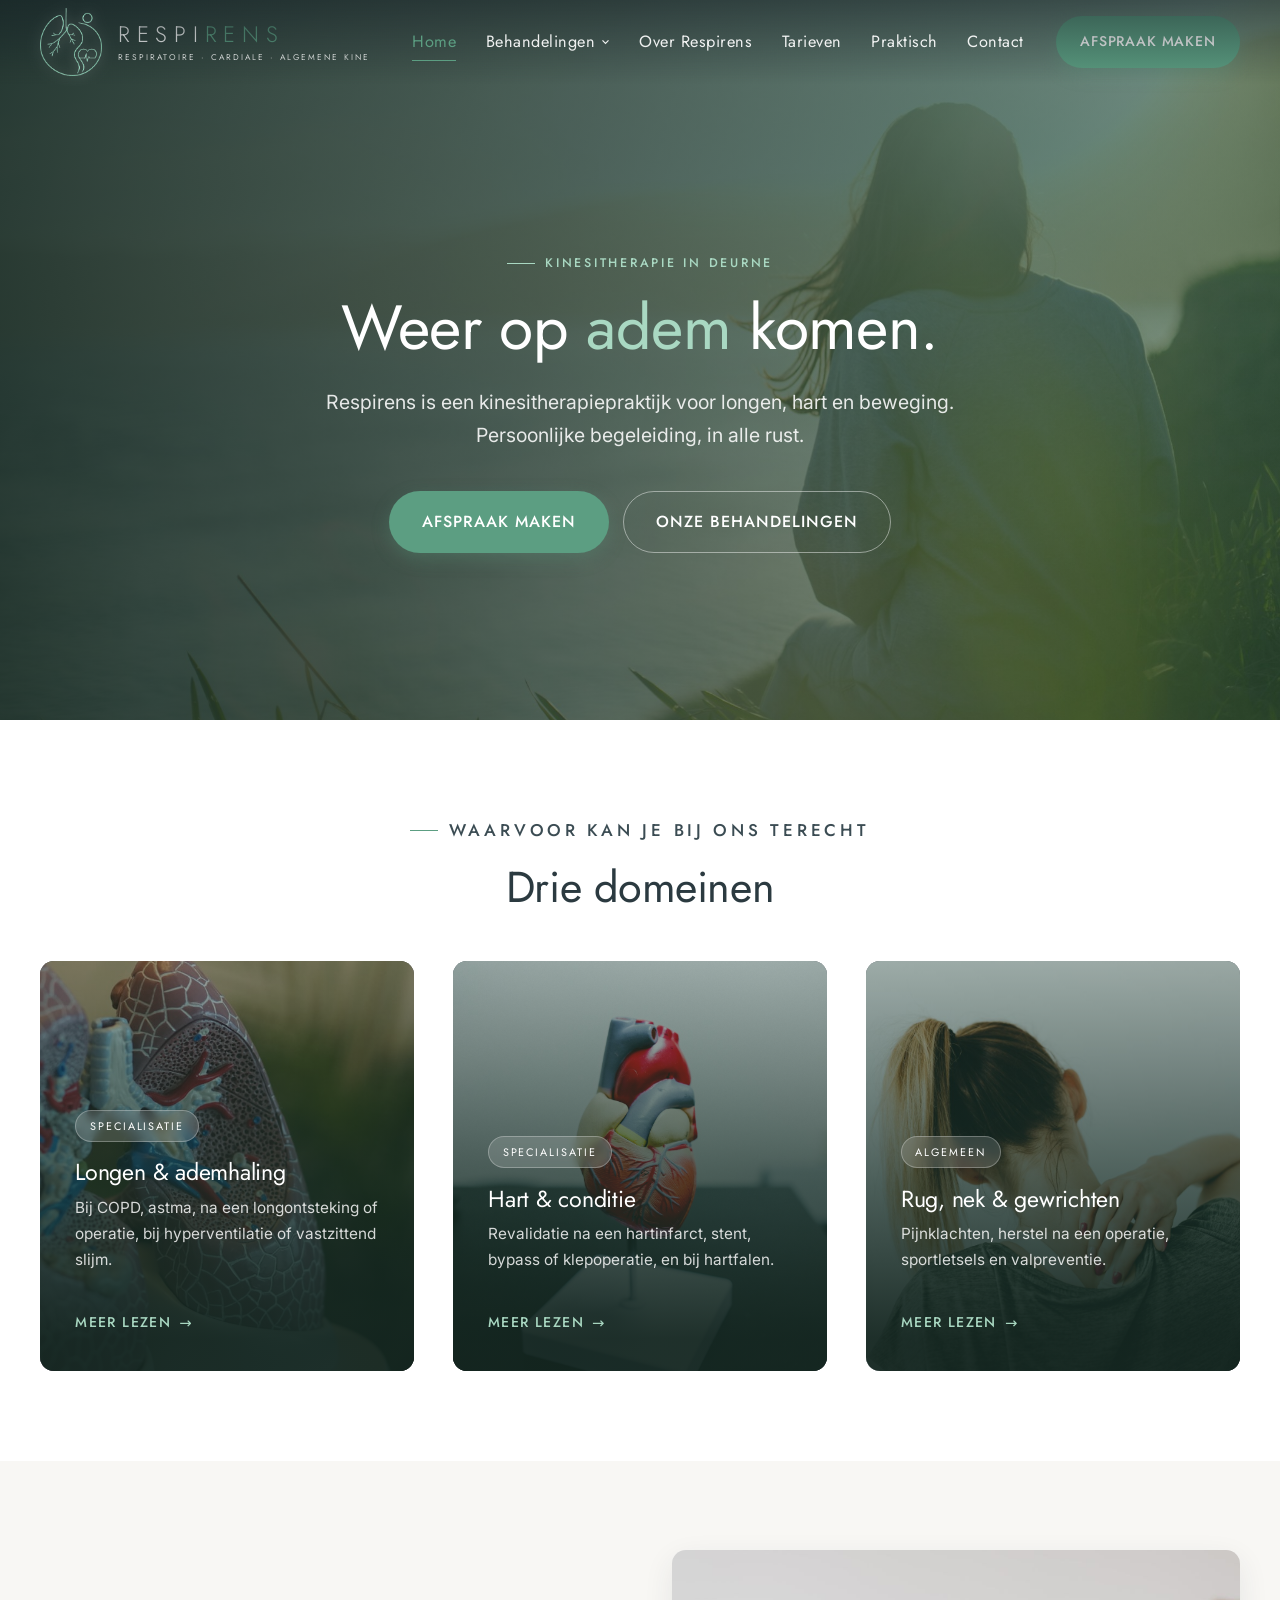
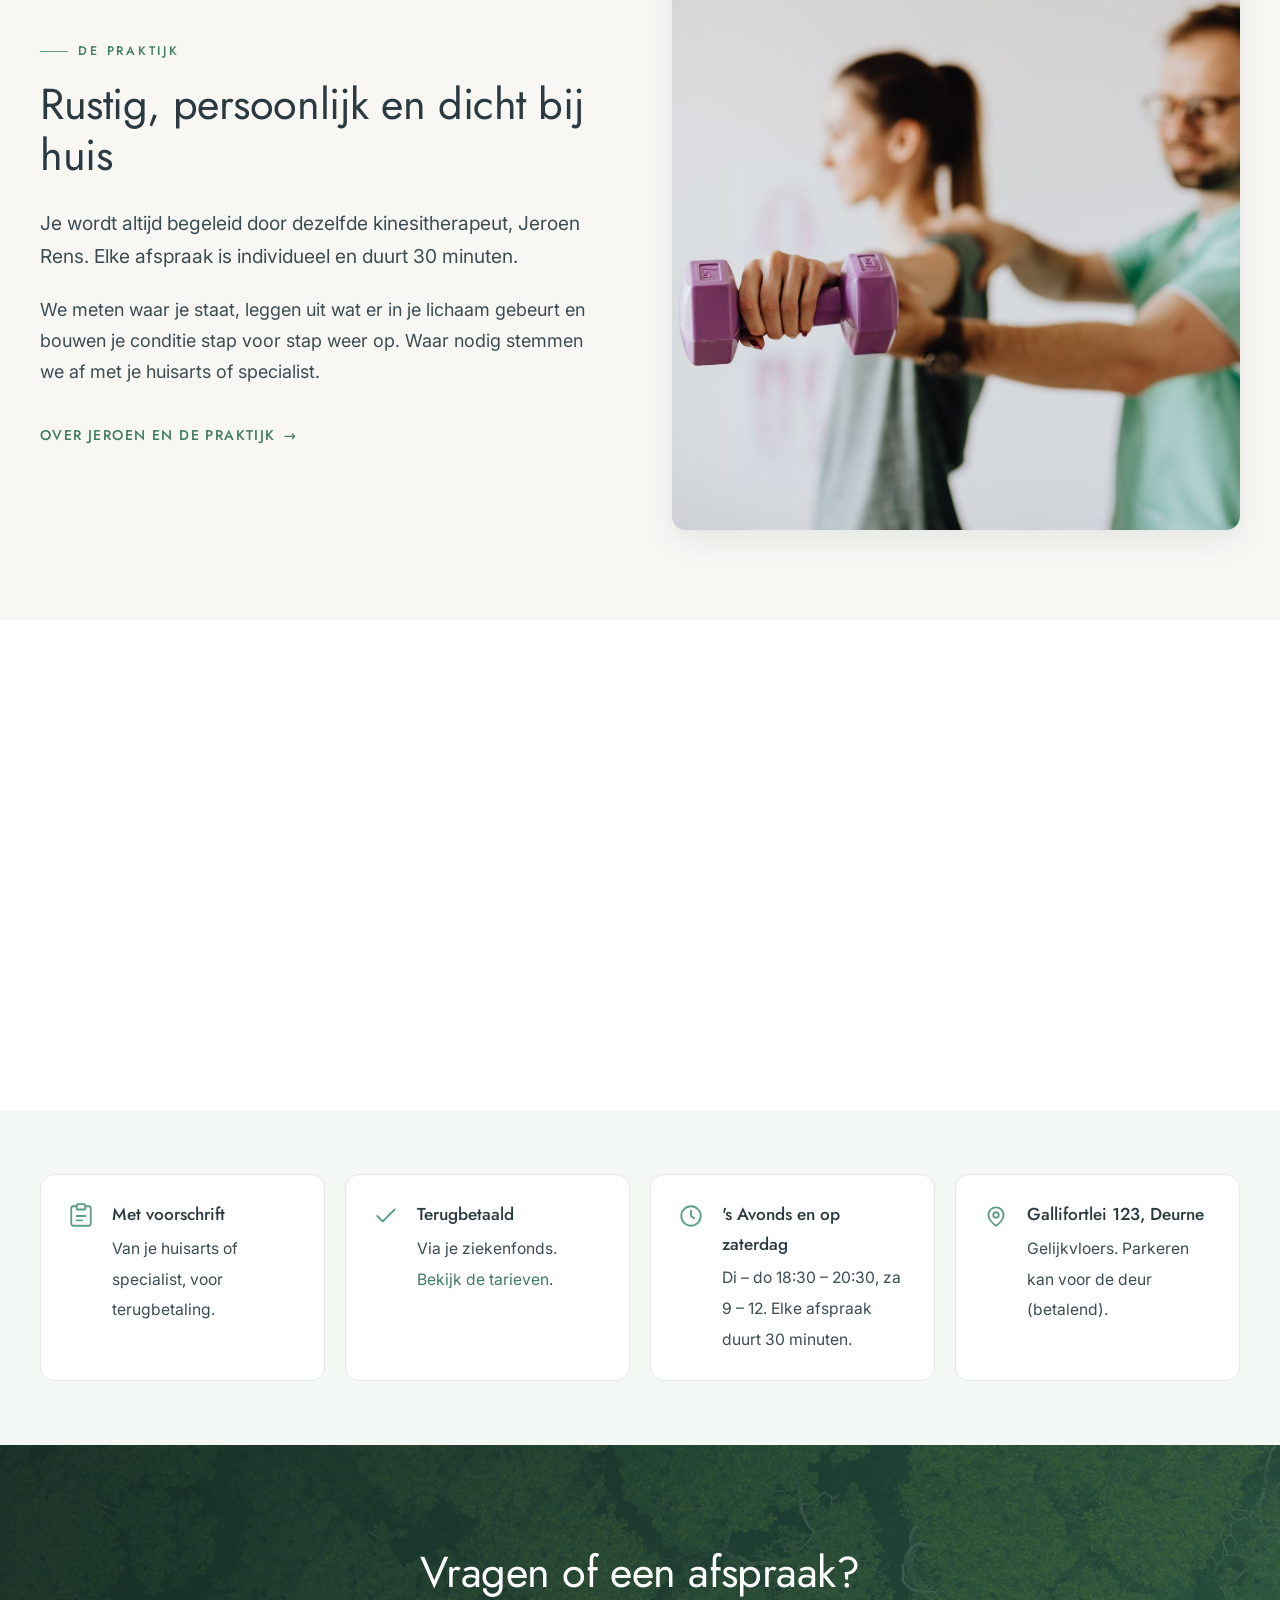
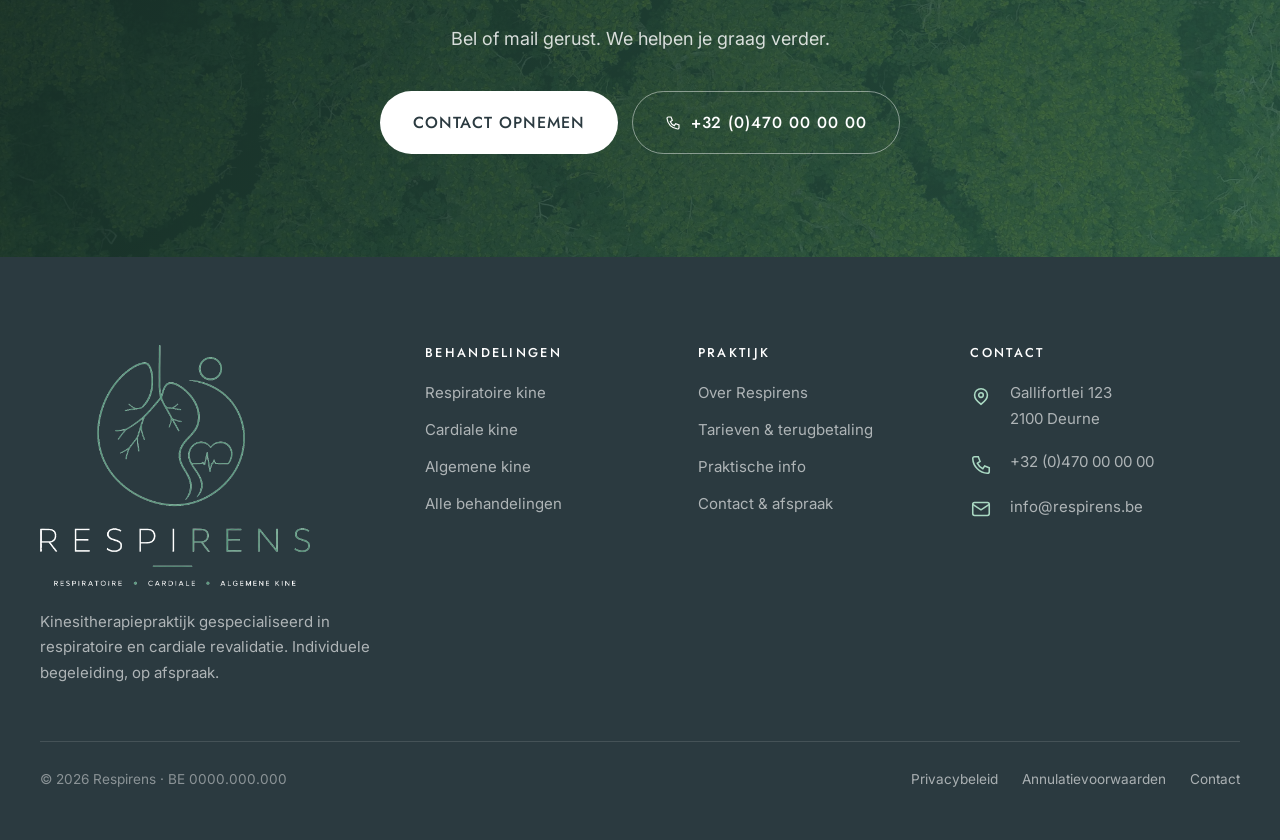
==== index.html @ 56a47612 "Eerste versie van de Respirens-praktijkwebsite Volledige statische site: home, behandelpagina's (res" ====
<!DOCTYPE html>
<html lang="nl-BE">
<head>
<meta charset="utf-8">
<meta name="viewport" content="width=device-width, initial-scale=1">
<title>Respirens — Kinesitherapie in respiratoire &amp; cardiale revalidatie</title>
<meta name="description" content="Respirens is een kinesitherapiepraktijk gespecialiseerd in respiratoire en cardiale kinesitherapie, aangevuld met algemene kinesitherapie. Persoonlijke begeleiding op maat, op afspraak.">
<meta name="theme-color" content="#5C9E82">
<link rel="canonical" href="https://www.respirens.be/">
<link rel="icon" href="favicon.svg" type="image/svg+xml">
<link rel="manifest" href="manifest.webmanifest">
<link rel="apple-touch-icon" href="assets/img/apple-touch-icon.png">

<!-- Open Graph / sociale media -->
<meta property="og:type" content="website">
<meta property="og:locale" content="nl_BE">
<meta property="og:site_name" content="Respirens">
<meta property="og:title" content="Respirens — Kinesitherapie in respiratoire &amp; cardiale revalidatie">
<meta property="og:description" content="Gespecialiseerde kinesitherapie voor longen en hart. Persoonlijke begeleiding op maat.">
<meta property="og:url" content="https://www.respirens.be/">
<meta property="og:image" content="https://www.respirens.be/assets/img/foto/og-image.jpg">
<meta name="twitter:card" content="summary_large_image">

<link rel="preconnect" href="https://fonts.googleapis.com">
<link rel="preconnect" href="https://fonts.gstatic.com" crossorigin>
<link href="https://fonts.googleapis.com/css2?family=Jost:wght@300;400;500&family=Inter:wght@400;500;600&display=swap" rel="stylesheet">
<link rel="stylesheet" href="assets/css/style.css">
</head>

<body>
<a class="skip-link" href="#main">Meteen naar de inhoud</a>

<!-- ============ HEADER ============ -->
<header class="site-header">
  <div class="header-inner">
    <a class="brand" href="index.html" aria-label="Respirens — naar de startpagina">
      <img class="brand__mark" src="assets/img/logo-mark.png" alt="">
      <span class="brand__text">
        <span class="brand__word">Respi<em>rens</em></span>
        <span class="brand__sub">Respiratoire &middot; Cardiale &middot; Algemene kine</span>
      </span>
    </a>

    <nav class="nav" id="hoofdmenu" aria-label="Hoofdnavigatie">
      <ul class="nav__list">
        <li class="nav__item is-current"><a class="nav__link" href="index.html">Home</a></li>
        <li class="nav__item nav__item--has-menu">
          <a class="nav__link" href="behandelingen.html">Behandelingen
            <svg class="nav__caret" viewBox="0 0 12 12" fill="none" stroke="currentColor" stroke-width="1.6" aria-hidden="true"><path d="M2 4.5 6 8.5 10 4.5"/></svg>
          </a>
          <ul class="nav__menu">
            <li><a href="respiratoire-kinesitherapie.html">Longen &amp; ademhaling<span>Respiratoire kinesitherapie</span></a></li>
            <li><a href="cardiale-kinesitherapie.html">Hart &amp; conditie<span>Cardiale kinesitherapie</span></a></li>
            <li><a href="algemene-kinesitherapie.html">Rug, nek &amp; gewrichten<span>Algemene kinesitherapie</span></a></li>
            <li><a href="behandelingen.html">Alle behandelingen<span>Overzicht</span></a></li>
          </ul>
        </li>
        <li class="nav__item"><a class="nav__link" href="over-respirens.html">Over Respirens</a></li>
        <li class="nav__item"><a class="nav__link" href="tarieven.html">Tarieven</a></li>
        <li class="nav__item"><a class="nav__link" href="praktisch.html">Praktisch</a></li>
        <li class="nav__item"><a class="nav__link" href="contact.html">Contact</a></li>
      </ul>
      <a class="btn btn--primary btn--sm" href="contact.html#afspraak">Afspraak maken</a>
    </nav>

    <button class="burger" type="button" aria-label="Menu openen" aria-expanded="false" aria-controls="hoofdmenu">
      <span></span><span></span><span></span>
    </button>
  </div>
</header>
<div class="nav-overlay"></div>

<main id="main">

  <!-- ============ HERO ============ -->
  <section class="hero">
    <!-- FOTO: assets/img/foto/hero-home.jpg -->
    <div class="hero__media" style="background-image: url('assets/img/foto/hero-home.jpg');"></div>
    <div class="container hero__inner">
      <div class="hero__content">
        <p class="eyebrow">Kinesitherapie in Deurne</p>
        <h1>Weer op <em>adem</em> komen.</h1>
        <p class="hero__text">
          Respirens is een kinesitherapiepraktijk voor longen, hart en beweging.
          Persoonlijke begeleiding, in alle rust.
        </p>
        <div class="btn-row">
          <a class="btn btn--primary" href="contact.html#afspraak">Afspraak maken</a>
          <a class="btn btn--outline-light" href="behandelingen.html">Onze behandelingen</a>
        </div>
      </div>
    </div>
  </section>

  <!-- ============ SPECIALISATIES ============ -->
  <section class="section">
    <div class="container">
      <div class="section-head section-head--center reveal">
        <p class="eyebrow">Waarvoor kan je bij ons terecht</p>
        <h2>Drie domeinen</h2>
      </div>

      <div class="grid grid--3">
        <a class="service-card reveal" data-delay="1" href="respiratoire-kinesitherapie.html">
          <div class="service-card__media" style="background-image: url('assets/img/foto/respiratoir.jpg');"></div>
          <span class="service-card__tag">Specialisatie</span>
          <h3>Longen &amp; ademhaling</h3>
          <p>Bij COPD, astma, na een longontsteking of operatie, bij hyperventilatie of vastzittend slijm.</p>
          <span class="arrow-link">Meer lezen</span>
        </a>

        <a class="service-card reveal" data-delay="2" href="cardiale-kinesitherapie.html">
          <div class="service-card__media" style="background-image: url('assets/img/foto/cardiaal.jpg');"></div>
          <span class="service-card__tag">Specialisatie</span>
          <h3>Hart &amp; conditie</h3>
          <p>Revalidatie na een hartinfarct, stent, bypass of klepoperatie, en bij hartfalen.</p>
          <span class="arrow-link">Meer lezen</span>
        </a>

        <a class="service-card reveal" data-delay="3" href="algemene-kinesitherapie.html">
          <div class="service-card__media" style="background-image: url('assets/img/foto/algemeen.jpg');"></div>
          <span class="service-card__tag">Algemeen</span>
          <h3>Rug, nek &amp; gewrichten</h3>
          <p>Pijnklachten, herstel na een operatie, sportletsels en valpreventie.</p>
          <span class="arrow-link">Meer lezen</span>
        </a>
      </div>
    </div>
  </section>

  <!-- ============ OVER ============ -->
  <section class="section section--sand">
    <div class="container">
      <div class="split split--reverse-mobile">
        <div class="reveal">
          <p class="eyebrow">De praktijk</p>
          <h2>Rustig, persoonlijk en dicht bij huis</h2>
          <p class="lead">
            Je wordt altijd begeleid door dezelfde kinesitherapeut, Jeroen Rens. Elke afspraak
            is individueel en duurt 30 minuten.
          </p>
          <p>
            We meten waar je staat, leggen uit wat er in je lichaam gebeurt en bouwen je
            conditie stap voor stap weer op. Waar nodig stemmen we af met je huisarts of specialist.
          </p>
          <p class="mt-2"><a class="arrow-link" href="over-respirens.html">Over Jeroen en de praktijk</a></p>
        </div>

        <div class="photo-block photo-block--tall reveal" data-delay="1" style="background-image: url('assets/img/foto/praktijk.jpg');"></div>
      </div>
    </div>
  </section>

  <!-- ============ HOE VERLOOPT HET ============ -->
  <section class="section">
    <div class="container">
      <div class="split">
        <div class="reveal">
          <p class="eyebrow">Hoe verloopt het</p>
          <h2>Van eerste gesprek tot zelfstandig verder</h2>
          <p>Elke revalidatie is anders, maar het traject volgt altijd dezelfde stappen. Zo weet je vooraf wat je mag verwachten.</p>
        </div>
        <div class="steps reveal" data-delay="1">
          <div class="step"><div><h3>Gesprek en onderzoek</h3><p>We luisteren naar je verhaal en onderzoeken wat er speelt.</p></div></div>
          <div class="step"><div><h3>Meten</h3><p>Met eenvoudige testen bepalen we je startpunt en je doelen.</p></div></div>
          <div class="step"><div><h3>Behandelen</h3><p>Techniek, oefeningen en uitleg, op jouw tempo.</p></div></div>
          <div class="step"><div><h3>Zelf verder</h3><p>Je krijgt een oefenschema mee en we volgen op waar nodig.</p></div></div>
        </div>
      </div>
    </div>
  </section>

  <!-- ============ GOED OM TE WETEN ============ -->
  <section class="section section--mist section--tight">
    <div class="container">
      <div class="facts reveal">
        <div class="fact">
          <svg viewBox="0 0 24 24" fill="none" stroke="currentColor" stroke-width="1.7" stroke-linecap="round" stroke-linejoin="round" aria-hidden="true"><path d="M8 3H5a2 2 0 0 0-2 2v14a2 2 0 0 0 2 2h14a2 2 0 0 0 2-2V5a2 2 0 0 0-2-2h-3"/><rect x="8" y="1" width="8" height="5" rx="1.5"/><path d="M8 12h8M8 16h5"/></svg>
          <div><strong>Met voorschrift</strong><span>Van je huisarts of specialist, voor terugbetaling.</span></div>
        </div>
        <div class="fact">
          <svg viewBox="0 0 24 24" fill="none" stroke="currentColor" stroke-width="1.7" stroke-linecap="round" aria-hidden="true"><path d="M20 6 9 17l-5-5"/></svg>
          <div><strong>Terugbetaald</strong><span>Via je ziekenfonds. <a href="tarieven.html">Bekijk de tarieven</a>.</span></div>
        </div>
        <div class="fact">
          <svg viewBox="0 0 24 24" fill="none" stroke="currentColor" stroke-width="1.7" stroke-linecap="round" aria-hidden="true"><circle cx="12" cy="12" r="9"/><path d="M12 7v5l3 2"/></svg>
          <div><strong>&#39;s Avonds en op zaterdag</strong><span>Di &ndash; do 18:30 &ndash; 20:30, za 9 &ndash; 12. Elke afspraak duurt 30 minuten.</span></div>
        </div>
        <div class="fact">
          <svg viewBox="0 0 24 24" fill="none" stroke="currentColor" stroke-width="1.7" stroke-linecap="round" aria-hidden="true"><path d="M12 21s-7-4.9-7-10a7 7 0 1 1 14 0c0 5.1-7 10-7 10Z"/><circle cx="12" cy="11" r="2.5"/></svg>
          <div><strong>Gallifortlei 123, Deurne</strong><span>Gelijkvloers. Parkeren kan voor de deur (betalend).</span></div>
        </div>
      </div>
    </div>
  </section>


  <section class="cta-band">
    <div class="cta-band__media" style="background-image: url('assets/img/foto/cta.jpg');"></div>
    <div class="container reveal">
      <h2>Vragen of een afspraak?</h2>
      <p>Bel of mail gerust. We helpen je graag verder.</p>
      <div class="btn-row btn-row--center">
        <a class="btn btn--light" href="contact.html#afspraak">Contact opnemen</a>
        <a class="btn btn--outline-light" href="tel:+32470000000">
          <svg viewBox="0 0 24 24" fill="none" stroke="currentColor" stroke-width="1.8" stroke-linecap="round" aria-hidden="true"><path d="M5 3h4l2 5-3 2a12 12 0 0 0 6 6l2-3 5 2v4a2 2 0 0 1-2 2A17 17 0 0 1 3 5a2 2 0 0 1 2-2Z"/></svg>
          +32 (0)470 00 00 00
        </a>
      </div>
    </div>
  </section>

</main>

<!-- ============ FOOTER ============ -->
<footer class="site-footer">
  <div class="container">
    <div class="footer-grid">
      <div>
        <a class="brand brand--footer" href="index.html" aria-label="Respirens">
          <img class="brand__logo-full" src="assets/img/logo-full-wit.png" alt="Respirens — respiratoire, cardiale en algemene kinesitherapie" loading="lazy">
        </a>
        <p>Kinesitherapiepraktijk gespecialiseerd in respiratoire en cardiale revalidatie. Individuele begeleiding, op afspraak.</p>
      </div>

      <div>
        <h4>Behandelingen</h4>
        <ul class="footer-links">
          <li><a href="respiratoire-kinesitherapie.html">Respiratoire kine</a></li>
          <li><a href="cardiale-kinesitherapie.html">Cardiale kine</a></li>
          <li><a href="algemene-kinesitherapie.html">Algemene kine</a></li>
          <li><a href="behandelingen.html">Alle behandelingen</a></li>
        </ul>
      </div>

      <div>
        <h4>Praktijk</h4>
        <ul class="footer-links">
          <li><a href="over-respirens.html">Over Respirens</a></li>
          <li><a href="tarieven.html">Tarieven &amp; terugbetaling</a></li>
          <li><a href="praktisch.html">Praktische info</a></li>
          <li><a href="contact.html">Contact &amp; afspraak</a></li>
        </ul>
      </div>

      <div>
        <h4>Contact</h4>
        <ul class="info-list">
          <li>
            <svg viewBox="0 0 24 24" fill="none" stroke="currentColor" stroke-width="1.7" stroke-linecap="round" aria-hidden="true"><path d="M12 21s-7-4.9-7-10a7 7 0 1 1 14 0c0 5.1-7 10-7 10Z"/><circle cx="12" cy="11" r="2.5"/></svg>
            <span>Gallifortlei 123<br>2100 Deurne</span>
          </li>
          <li>
            <svg viewBox="0 0 24 24" fill="none" stroke="currentColor" stroke-width="1.7" stroke-linecap="round" aria-hidden="true"><path d="M5 3h4l2 5-3 2a12 12 0 0 0 6 6l2-3 5 2v4a2 2 0 0 1-2 2A17 17 0 0 1 3 5a2 2 0 0 1 2-2Z"/></svg>
            <a href="tel:+32470000000">+32 (0)470 00 00 00</a>
          </li>
          <li>
            <svg viewBox="0 0 24 24" fill="none" stroke="currentColor" stroke-width="1.7" stroke-linecap="round" aria-hidden="true"><rect x="3" y="5" width="18" height="14" rx="2"/><path d="m3 7 9 6 9-6"/></svg>
            <a href="mailto:info@respirens.be">info@respirens.be</a>
          </li>
        </ul>
      </div>
    </div>

    <div class="footer-bottom">
      <p>&copy; <span data-year>2026</span> Respirens &middot; BE 0000.000.000</p>
      <nav aria-label="Juridisch">
        <a href="privacybeleid.html">Privacybeleid</a>
        <a href="praktisch.html#annuleren">Annulatievoorwaarden</a>
        <a href="contact.html">Contact</a>
      </nav>
    </div>
  </div>
</footer>

<a class="btn btn--primary fab" href="contact.html#afspraak">Afspraak maken</a>

<!-- Gestructureerde data voor Google -->
<script type="application/ld+json">
{
  "@context": "https://schema.org",
  "@type": "Physiotherapy",
  "name": "Respirens",
  "description": "Kinesitherapiepraktijk gespecialiseerd in respiratoire en cardiale kinesitherapie, aangevuld met algemene kinesitherapie.",
  "url": "https://www.respirens.be/",
  "logo": "https://www.respirens.be/assets/img/logo-mark.svg",
  "image": "https://www.respirens.be/assets/img/foto/og-image.jpg",
  "telephone": "+32470000000",
  "email": "info@respirens.be",
  "priceRange": "€€",
  "address": {
    "@type": "PostalAddress",
    "streetAddress": "Gallifortlei 123",
    "postalCode": "2100",
    "addressLocality": "Deurne (Antwerpen)",
    "addressCountry": "BE"
  },
  "medicalSpecialty": ["Physiotherapy", "PulmonaryMedicine", "Cardiovascular"],
  "availableService": [
    { "@type": "MedicalTherapy", "name": "Respiratoire kinesitherapie" },
    { "@type": "MedicalTherapy", "name": "Cardiale kinesitherapie" },
    { "@type": "MedicalTherapy", "name": "Algemene kinesitherapie" }
  ],
  "openingHoursSpecification": [
    { "@type": "OpeningHoursSpecification", "dayOfWeek": ["Tuesday","Wednesday","Thursday"], "opens": "18:30", "closes": "20:30" },
    { "@type": "OpeningHoursSpecification", "dayOfWeek": "Saturday", "opens": "09:00", "closes": "12:00" }
  ]
}
</script>

<script src="assets/js/main.js" defer></script>
</body>
</html>
---- assets/css/style.css ----
/* =====================================================================
   RESPIRENS — Kinesitherapie
   Hoofdstylesheet
   Kleuren zijn afgeleid van het logo (salie-groen + antracietgrijs).
   ===================================================================== */

/* ---------- 1. Design tokens ---------------------------------------- */
:root {
  /* Kleuren */
  --green:        #5C9E82;
  --green-dark:   #3F7B62;
  --green-deep:   #2C5A48;
  --green-soft:   #E8F1EC;
  --green-mist:   #F3F8F5;

  --ink:          #2B3A40;
  --ink-soft:     #3B4C53;
  --muted:        #5E6F76;
  --line:         #E3E7E6;

  --sand:         #F8F7F4;
  --white:        #FFFFFF;

  /* Typografie */
  --font-display: 'Jost', 'Century Gothic', 'Avenir Next', system-ui, sans-serif;
  --font-body:    'Inter', -apple-system, BlinkMacSystemFont, 'Segoe UI', Roboto, sans-serif;

  /* Ritme */
  --container:    1200px;
  --container-nw: 900px;
  --radius:       6px;
  --radius-lg:    14px;
  --shadow-sm:    0 1px 2px rgba(43, 58, 64, .04), 0 4px 14px rgba(43, 58, 64, .05);
  --shadow-md:    0 10px 30px rgba(43, 58, 64, .09);
  --shadow-lg:    0 24px 60px rgba(43, 58, 64, .14);
  --header-h:     84px;

  --ease:         cubic-bezier(.22, .61, .36, 1);
}

/* ---------- 2. Reset & basis ---------------------------------------- */
*, *::before, *::after { box-sizing: border-box; }

html {
  scroll-behavior: smooth;
  scroll-padding-top: calc(var(--header-h) + 20px);
  -webkit-text-size-adjust: 100%;
}

body {
  margin: 0;
  font-family: var(--font-body);
  font-size: 18px;
  line-height: 1.7;
  color: var(--ink-soft);
  background: var(--white);
  -webkit-font-smoothing: antialiased;
  overflow-x: hidden;
}

body.no-scroll { overflow: hidden; }

img, svg, video { max-width: 100%; height: auto; display: block; }

h1, h2, h3, h4 {
  font-family: var(--font-display);
  color: var(--ink);
  font-weight: 400;
  line-height: 1.18;
  margin: 0 0 .6em;
  letter-spacing: -.01em;
}

h1 { font-size: clamp(2.3rem, 5.2vw, 3.9rem); }
h2 { font-size: clamp(1.85rem, 3.6vw, 2.7rem); }
h3 { font-size: clamp(1.2rem, 2vw, 1.45rem); }
h4 { font-size: 1.05rem; letter-spacing: .01em; }

p  { margin: 0 0 1.2em; }
p:last-child, ul:last-child, ol:last-child { margin-bottom: 0; }

a { color: var(--green-dark); text-decoration: none; transition: color .25s var(--ease); }
a:hover { color: var(--green-deep); }

strong { color: var(--ink); font-weight: 600; }

hr { border: 0; border-top: 1px solid var(--line); margin: 3rem 0; }

::selection { background: var(--green); color: #fff; }

:focus-visible {
  outline: 3px solid var(--green);
  outline-offset: 3px;
  border-radius: 3px;
}

/* ---------- 3. Layout helpers --------------------------------------- */
.container {
  width: min(100% - 2.5rem, var(--container));
  margin-inline: auto;
}
.container--narrow { width: min(100% - 2.5rem, var(--container-nw)); }

.section        { padding: clamp(3.5rem, 7vw, 6rem) 0; }
.section--tight { padding: clamp(2.5rem, 5vw, 4rem) 0; }
.section--sand  { background: var(--sand); }
.section--mist  { background: var(--green-mist); }
.section--dark  { background: var(--ink); color: rgba(255,255,255,.78); }
.section--dark h2, .section--dark h3 { color: #fff; }

.grid { display: grid; gap: clamp(1.5rem, 3vw, 2.5rem); }
.grid--2 { grid-template-columns: repeat(auto-fit, minmax(300px, 1fr)); }
.grid--3 { grid-template-columns: repeat(auto-fit, minmax(280px, 1fr)); }
.grid--4 { grid-template-columns: repeat(auto-fit, minmax(215px, 1fr)); }

.split {
  display: grid;
  grid-template-columns: 1fr 1fr;
  gap: clamp(2rem, 5vw, 5rem);
  align-items: center;
}
.split--wide-left { grid-template-columns: 1.15fr 1fr; }
@media (max-width: 880px) {
  .split, .split--wide-left { grid-template-columns: 1fr; }
  .split--reverse-mobile > *:first-child { order: 2; }
}

.text-center { text-align: center; }
.mt-2 { margin-top: 2rem; }
.mt-3 { margin-top: 3rem; }
.lead {
  font-size: clamp(1.08rem, 1.5vw, 1.25rem);
  line-height: 1.7;
  color: var(--ink-soft);
}

/* ---------- 4. Sectiekoppen ----------------------------------------- */
.eyebrow {
  display: inline-flex;
  align-items: center;
  gap: .65rem;
  font-family: var(--font-display);
  font-size: .78rem;
  letter-spacing: .22em;
  text-transform: uppercase;
  color: var(--green-dark);
  margin: 0 0 1.1rem;
  font-weight: 500;
}
.eyebrow::before {
  content: "";
  width: 28px;
  height: 1px;
  background: var(--green);
  flex: none;
}

.section-head { max-width: 720px; margin-bottom: clamp(2rem, 4vw, 3rem); }
.section-head--center { margin-inline: auto; text-align: center; }
.section-head--center .eyebrow { justify-content: center; }
.section-head p { color: var(--ink-soft); font-size: 1.06rem; }

/* ---------- 5. Knoppen ---------------------------------------------- */
.btn {
  display: inline-flex;
  align-items: center;
  justify-content: center;
  gap: .6rem;
  font-family: var(--font-display);
  font-size: 1rem;
  letter-spacing: .06em;
  text-transform: uppercase;
  font-weight: 500;
  padding: 1.05rem 2rem;
  min-height: 52px;
  border-radius: 100px;
  border: 1px solid transparent;
  cursor: pointer;
  transition: all .3s var(--ease);
  white-space: nowrap;
  text-align: center;
}
.btn svg { width: 16px; height: 16px; flex: none; }

.btn--primary { background: var(--green); color: #fff; box-shadow: 0 6px 18px rgba(92,158,130,.28); }
.btn--primary:hover { background: var(--green-dark); color: #fff; transform: translateY(-2px); box-shadow: 0 10px 26px rgba(92,158,130,.36); }

.btn--ghost { border-color: var(--line); color: var(--ink); background: transparent; }
.btn--ghost:hover { border-color: var(--green); color: var(--green-dark); background: var(--green-mist); }

.btn--light { background: #fff; color: var(--ink); }
.btn--light:hover { background: var(--green-soft); color: var(--green-deep); transform: translateY(-2px); }

.btn--outline-light { border-color: rgba(255,255,255,.45); color: #fff; }
.btn--outline-light:hover { border-color: #fff; background: rgba(255,255,255,.12); color: #fff; }

.btn--sm { padding: .8rem 1.45rem; font-size: .88rem; min-height: 44px; }

.btn-row { display: flex; flex-wrap: wrap; gap: .9rem; }
.btn-row--center { justify-content: center; }

.arrow-link {
  display: inline-flex;
  align-items: center;
  gap: .5rem;
  font-family: var(--font-display);
  font-size: .88rem;
  letter-spacing: .1em;
  text-transform: uppercase;
  font-weight: 500;
  color: var(--green-dark);
}
.arrow-link::after {
  content: "\2192";
  transition: transform .3s var(--ease);
  font-size: 1.05em;
}
.arrow-link:hover::after { transform: translateX(5px); }

/* ---------- 6. Header ----------------------------------------------- */
.site-header {
  position: fixed;
  inset: 0 0 auto 0;
  z-index: 100;
  height: var(--header-h);
  display: flex;
  align-items: center;
  transition: background .35s var(--ease), box-shadow .35s var(--ease), height .35s var(--ease);
}
.site-header::before {
  content: "";
  position: absolute;
  inset: 0;
  background: linear-gradient(to bottom, rgba(20,32,36,.55), rgba(20,32,36,0));
  opacity: 1;
  transition: opacity .35s var(--ease);
  pointer-events: none;
}
.site-header.is-solid {
  background: rgba(255,255,255,.94);
  -webkit-backdrop-filter: blur(12px);
  backdrop-filter: blur(12px);
  box-shadow: 0 1px 0 var(--line), 0 6px 24px rgba(43,58,64,.06);
  height: 72px;
}
.site-header.is-solid::before { opacity: 0; }

/* Pagina's zonder fotohero: header meteen wit */
body.header-solid .site-header {
  background: rgba(255,255,255,.94);
  -webkit-backdrop-filter: blur(12px);
  backdrop-filter: blur(12px);
  box-shadow: 0 1px 0 var(--line);
}
body.header-solid .site-header::before { opacity: 0; }

.header-inner {
  width: min(100% - 2.5rem, var(--container));
  margin-inline: auto;
  display: flex;
  align-items: center;
  justify-content: space-between;
  gap: 2rem;
}

/* Logo */
.brand { display: flex; align-items: center; gap: 1rem; color: #fff; }
.brand__mark { width: 62px; height: auto; flex: none; transition: width .35s var(--ease); }
/* Groen lijnwerk op donkere foto: lichte gloed zodat het logo goed leesbaar blijft */
.site-header:not(.is-solid) .brand__mark { filter: drop-shadow(0 1px 6px rgba(255,255,255,.55)) brightness(1.35); }
body.header-solid .site-header .brand__mark { filter: none; }
.brand__text { display: flex; flex-direction: column; line-height: 1; }
.brand__word {
  font-family: var(--font-display);
  font-size: 1.4rem;
  letter-spacing: .3em;
  font-weight: 300;
  text-transform: uppercase;
}
.brand__word em { font-style: normal; color: var(--green); }
.brand__sub {
  font-family: var(--font-display);
  font-size: .52rem;
  letter-spacing: .24em;
  text-transform: uppercase;
  margin-top: .5rem;
  opacity: .75;
}
.site-header.is-solid .brand,
body.header-solid .brand { color: var(--ink); }
.site-header.is-solid .brand__mark { width: 50px; filter: none; }

/* Volledig logo in de footer */
.brand--footer { display: block; }
.brand__logo-full { width: min(270px, 100%); height: auto; }

/* Navigatie */
.nav { display: flex; align-items: center; gap: 2rem; }
.nav__list { display: flex; align-items: center; gap: 1.85rem; list-style: none; margin: 0; padding: 0; }
.nav__link {
  font-family: var(--font-display);
  font-size: 1.02rem;
  letter-spacing: .03em;
  color: rgba(255,255,255,.92);
  position: relative;
  padding: .35rem 0;
  display: inline-flex;
  align-items: center;
  gap: .35rem;
  background: none;
  border: 0;
  cursor: pointer;
}
.nav__link::after {
  content: "";
  position: absolute;
  left: 0; bottom: 0;
  width: 0; height: 1.5px;
  background: var(--green);
  transition: width .3s var(--ease);
}
.nav__link:hover::after, .nav__item.is-current > .nav__link::after { width: 100%; }
.nav__link:hover { color: #fff; }
.site-header.is-solid .nav__link,
body.header-solid .nav__link { color: var(--ink); }
.site-header.is-solid .nav__link:hover,
body.header-solid .nav__link:hover { color: var(--green-dark); }
.nav__item.is-current > .nav__link { color: var(--green); }

/* Dropdown */
.nav__item--has-menu { position: relative; }
.nav__caret { width: 9px; height: 9px; transition: transform .3s var(--ease); }
.nav__item--has-menu:hover .nav__caret { transform: rotate(180deg); }
.nav__menu {
  position: absolute;
  top: 100%;
  left: 50%;
  transform: translate(-50%, 8px);
  min-width: 310px;
  background: #fff;
  border: 1px solid var(--line);
  border-radius: var(--radius-lg);
  box-shadow: var(--shadow-md);
  padding: .6rem;
  list-style: none;
  margin: .9rem 0 0;
  opacity: 0;
  visibility: hidden;
  transition: all .3s var(--ease);
}
.nav__item--has-menu:hover .nav__menu,
.nav__item--has-menu:focus-within .nav__menu {
  opacity: 1; visibility: visible; transform: translate(-50%, 0);
}
.nav__menu a {
  display: block;
  padding: .75rem .95rem;
  border-radius: var(--radius);
  color: var(--ink);
  font-size: .95rem;
  line-height: 1.4;
}
.nav__menu a span { display: block; font-size: .8rem; color: var(--muted); margin-top: .15rem; }
.nav__menu a:hover { background: var(--green-mist); color: var(--green-deep); }

/* Burger */
.burger {
  display: none;
  width: 44px; height: 44px;
  border: 0; background: transparent;
  cursor: pointer;
  padding: 10px;
  color: #fff;
}
.site-header.is-solid .burger, body.header-solid .burger { color: var(--ink); }
.burger span {
  display: block; height: 1.5px; background: currentColor; border-radius: 2px;
  transition: transform .3s var(--ease), opacity .2s;
}
.burger span + span { margin-top: 6px; }
.burger.is-open span:nth-child(1) { transform: translateY(7.5px) rotate(45deg); }
.burger.is-open span:nth-child(2) { opacity: 0; }
.burger.is-open span:nth-child(3) { transform: translateY(-7.5px) rotate(-45deg); }

.nav-overlay {
  position: fixed; inset: 0; background: rgba(20,32,36,.45);
  opacity: 0; visibility: hidden; transition: all .35s var(--ease); z-index: 99;
  -webkit-backdrop-filter: blur(2px); backdrop-filter: blur(2px);
}

@media (max-width: 1080px) {
  .burger { display: block; }
  .nav {
    position: fixed;
    inset: 0 0 0 auto;
    width: min(400px, 88vw);
    background: #fff;
    flex-direction: column;
    align-items: stretch;
    justify-content: flex-start;
    padding: calc(var(--header-h) + 1.5rem) 1.75rem 2.5rem;
    gap: 0;
    overflow-y: auto;
    transform: translateX(100%);
    transition: transform .4s var(--ease);
    box-shadow: var(--shadow-lg);
    z-index: 101;
  }
  .nav.is-open { transform: translateX(0); }
  .nav__list { flex-direction: column; align-items: stretch; gap: 0; }
  .nav__item { border-bottom: 1px solid var(--line); }
  .nav__link { color: var(--ink) !important; padding: 1.05rem 0; font-size: 1.06rem; justify-content: space-between; width: 100%; }
  .nav__link::after { display: none; }
  .nav__menu {
    position: static; transform: none; opacity: 1; visibility: visible;
    box-shadow: none; border: 0; min-width: 0; margin: 0 0 .8rem; padding: 0 0 0 .2rem;
    display: none;
  }
  .nav__item--has-menu.is-open .nav__menu { display: block; }
  .nav__item--has-menu.is-open .nav__caret { transform: rotate(180deg); }
  .nav .btn { margin-top: 1.75rem; }
  .nav-overlay.is-visible { opacity: 1; visibility: visible; }
}

/* ---------- 7. Hero -------------------------------------------------- */
.hero {
  position: relative;
  min-height: min(80vh, 760px);
  display: flex;
  align-items: center;
  color: #fff;
  isolation: isolate;
  overflow: hidden;
}
/* Fotolaag: ontbreekt de foto, dan blijft het kleurverloop staan. */
.hero__media {
  position: absolute; inset: 0; z-index: -2;
  background-color: var(--green-deep);
  background-image: var(--photo, none);
  background-size: cover;
  background-position: center;
  transform: scale(1.05);
  animation: heroZoom 20s var(--ease) forwards;
}
@keyframes heroZoom { to { transform: scale(1); } }
.hero__media::after {
  content: "";
  position: absolute; inset: 0;
  background:
    linear-gradient(105deg, rgba(24,44,38,.9) 0%, rgba(30,54,46,.74) 42%, rgba(44,90,72,.45) 100%),
    radial-gradient(120% 100% at 80% 20%, rgba(92,158,130,.35), transparent 60%);
}
.hero__inner { position: relative; z-index: 1; padding: calc(var(--header-h) + 4rem) 0 4.5rem; }
.hero__content { max-width: 800px; margin-inline: auto; text-align: center; }
.hero .eyebrow { color: #A9D8C2; justify-content: center; }
.hero .eyebrow::before { background: #A9D8C2; }
.hero h1 { color: #fff; margin-bottom: 1.3rem; }
.hero h1 em { font-style: normal; color: #A9D8C2; }
.hero__text {
  font-size: clamp(1.05rem, 1.6vw, 1.22rem);
  color: rgba(255,255,255,.87);
  max-width: 640px;
  margin-inline: auto;
  margin-bottom: 2.4rem;
}
.hero .btn-row { justify-content: center; }
.hero__meta {
  display: flex; flex-wrap: wrap; justify-content: center; gap: 1.2rem 2.75rem;
  margin-top: 3.5rem; padding-top: 2rem;
  border-top: 1px solid rgba(255,255,255,.2);
}
.hero__meta-item { display: flex; align-items: center; gap: .75rem; font-size: .95rem; color: rgba(255,255,255,.85); }
.hero__meta-item svg { width: 19px; height: 19px; color: #A9D8C2; flex: none; }

.scroll-hint {
  position: absolute; bottom: 2.2rem; left: 50%; transform: translateX(-50%);
  z-index: 1; color: rgba(255,255,255,.65);
  font-family: var(--font-display); font-size: .68rem; letter-spacing: .2em; text-transform: uppercase;
  display: flex; flex-direction: column; align-items: center; gap: .6rem;
}
.scroll-hint::after {
  content: ""; width: 1px; height: 42px;
  background: linear-gradient(to bottom, rgba(255,255,255,.7), transparent);
  animation: scrollPulse 2.2s ease-in-out infinite;
}
@keyframes scrollPulse { 0%,100% { opacity: .3; } 50% { opacity: 1; } }
@media (max-width: 900px) { .scroll-hint { display: none; } }

/* Subhero voor binnenpagina's */
.page-hero {
  position: relative;
  color: #fff;
  isolation: isolate;
  padding: calc(var(--header-h) + 5rem) 0 5rem;
  overflow: hidden;
}
.page-hero__media {
  position: absolute; inset: 0; z-index: -2;
  background-color: var(--green-deep);
  background-image: var(--photo, none);
  background-size: cover; background-position: center;
}
.page-hero__media::after {
  content: "";
  position: absolute; inset: 0;
  background: linear-gradient(100deg, rgba(24,44,38,.92), rgba(38,72,60,.76) 60%, rgba(60,110,90,.55));
}
.page-hero h1 { color: #fff; max-width: 18ch; }
.page-hero p { color: rgba(255,255,255,.85); max-width: 640px; font-size: 1.1rem; margin-bottom: 0; }
.page-hero .eyebrow { color: #A9D8C2; }
.page-hero .eyebrow::before { background: #A9D8C2; }

.breadcrumb {
  font-size: .82rem; color: rgba(255,255,255,.6);
  margin-bottom: 1.6rem; display: flex; flex-wrap: wrap; gap: .5rem; align-items: center;
}
.breadcrumb a { color: rgba(255,255,255,.75); }
.breadcrumb a:hover { color: #fff; }
.breadcrumb span { opacity: .5; }

/* ---------- 8. Kaarten ---------------------------------------------- */
.card {
  background: #fff;
  border: 1px solid var(--line);
  border-radius: var(--radius-lg);
  padding: clamp(1.75rem, 3vw, 2.4rem);
  transition: transform .35s var(--ease), box-shadow .35s var(--ease), border-color .35s var(--ease);
  display: flex; flex-direction: column;
  position: relative;
  overflow: hidden;
}
.card:hover { transform: translateY(-5px); box-shadow: var(--shadow-md); border-color: transparent; }
.card h3 { margin-bottom: .6rem; }
.card p { font-size: 1rem; }
.card .arrow-link { margin-top: auto; padding-top: 1.4rem; }

.card__icon {
  width: 56px; height: 56px;
  border-radius: 50%;
  background: var(--green-soft);
  color: var(--green-dark);
  display: grid; place-items: center;
  margin-bottom: 1.5rem;
  transition: background .35s var(--ease), color .35s var(--ease);
  flex: none;
}
.card__icon svg { width: 26px; height: 26px; }
.card:hover .card__icon { background: var(--green); color: #fff; }

.card__num {
  font-family: var(--font-display);
  font-size: .8rem; letter-spacing: .2em; color: var(--green);
  margin-bottom: .9rem;
}

/* Servicekaart met fotoachtergrond */
.service-card {
  position: relative;
  min-height: 410px;
  border-radius: var(--radius-lg);
  overflow: hidden;
  display: flex; flex-direction: column; justify-content: flex-end;
  padding: 2.2rem;
  color: #fff;
  isolation: isolate;
  background-color: var(--ink);
  transition: transform .4s var(--ease), box-shadow .4s var(--ease);
}
.service-card:hover { transform: translateY(-6px); box-shadow: var(--shadow-lg); }
.service-card__media {
  position: absolute; inset: 0; z-index: -2;
  background-image: var(--photo, none);
  background-size: cover; background-position: center;
  background-color: var(--green-deep);
  transition: transform .8s var(--ease);
}
.service-card:hover .service-card__media { transform: scale(1.06); }
.service-card::after {
  content: ""; position: absolute; inset: 0; z-index: -1;
  background: linear-gradient(to top, rgba(20,38,32,.95) 8%, rgba(24,48,40,.74) 45%, rgba(40,80,66,.35) 100%);
}
.service-card h3 { color: #fff; margin-bottom: .5rem; }
.service-card p { color: rgba(255,255,255,.82); font-size: .96rem; }
.service-card .arrow-link { color: #A9D8C2; margin-top: 1.2rem; }
.service-card__tag {
  align-self: flex-start;
  font-family: var(--font-display);
  font-size: .68rem; letter-spacing: .18em; text-transform: uppercase;
  background: rgba(255,255,255,.15);
  border: 1px solid rgba(255,255,255,.28);
  padding: .35rem .85rem; border-radius: 100px;
  margin-bottom: 1.1rem;
  -webkit-backdrop-filter: blur(4px); backdrop-filter: blur(4px);
}

/* ---------- 9. Lijsten ---------------------------------------------- */
.check-list { list-style: none; padding: 0; margin: 0; display: grid; gap: .85rem; }
.check-list li { position: relative; padding-left: 2rem; }
.check-list li::before {
  content: "";
  position: absolute; left: 0; top: .58em;
  width: 12px; height: 7px;
  border-left: 1.8px solid var(--green);
  border-bottom: 1.8px solid var(--green);
  transform: rotate(-45deg);
}
.check-list--2 { grid-template-columns: repeat(auto-fit, minmax(255px, 1fr)); gap: .85rem 2rem; }

.pill-list { list-style: none; padding: 0; margin: 0; display: flex; flex-wrap: wrap; gap: .6rem; }
.pill-list li {
  font-size: .88rem;
  background: var(--green-soft);
  color: var(--green-deep);
  padding: .45rem 1rem;
  border-radius: 100px;
}
.section--dark .pill-list li { background: rgba(255,255,255,.1); color: rgba(255,255,255,.85); }

/* Genummerde stappen */
.steps { counter-reset: step; display: grid; gap: 2rem; }
.step { display: grid; grid-template-columns: auto 1fr; gap: 1.5rem; align-items: start; }
.step::before {
  counter-increment: step;
  content: counter(step, decimal-leading-zero);
  font-family: var(--font-display);
  font-size: .95rem;
  color: var(--green-dark);
  border: 1px solid var(--green);
  width: 46px; height: 46px;
  border-radius: 50%;
  display: grid; place-items: center;
  flex: none;
}
.step h3 { font-size: 1.15rem; margin-bottom: .35rem; }
.step p { font-size: .97rem; margin: 0; }

/* ---------- 10. Cijfers ---------------------------------------------- */
.stats { display: grid; grid-template-columns: repeat(auto-fit, minmax(180px, 1fr)); gap: 2.5rem; }
.stat { text-align: center; }
.stat__value {
  font-family: var(--font-display);
  font-size: clamp(2.3rem, 4.5vw, 3.2rem);
  color: var(--green);
  line-height: 1;
  margin-bottom: .6rem;
}
.stat__label { font-size: .95rem; color: var(--muted); }
.section--dark .stat__label { color: rgba(255,255,255,.65); }

/* ---------- 11. Citaat ------------------------------------------------ */
.quote {
  position: relative;
  font-family: var(--font-display);
  font-size: clamp(1.3rem, 2.6vw, 1.9rem);
  line-height: 1.5;
  color: var(--ink);
  padding-left: 2.5rem;
  border-left: 2px solid var(--green);
  margin: 0;
}
.section--dark .quote { color: #fff; border-color: #A9D8C2; }
.quote cite {
  display: block;
  font-family: var(--font-body);
  font-size: .92rem;
  font-style: normal;
  color: var(--muted);
  margin-top: 1.5rem;
  letter-spacing: .04em;
}
.section--dark .quote cite { color: rgba(255,255,255,.6); }

/* ---------- 12. Fotoblok --------------------------------------------- */
.photo-block {
  position: relative;
  border-radius: var(--radius-lg);
  overflow: hidden;
  min-height: 470px;
  background-color: var(--green-soft);
  background-image: var(--photo, none);
  background-size: cover;
  background-position: center;
  box-shadow: var(--shadow-md);
}
.photo-block--tall { min-height: 580px; }
/* Decoratief patroon zolang er nog geen foto is ingesteld */
.photo-block::before {
  content: "";
  position: absolute; inset: 0; z-index: 0;
  background:
    linear-gradient(135deg, rgba(92,158,130,.16), rgba(92,158,130,.04)),
    repeating-linear-gradient(45deg, rgba(92,158,130,.055) 0 14px, transparent 14px 28px);
}
.photo-block.has-photo::before { display: none; }
.photo-block__badge {
  position: absolute; z-index: 1;
  right: -1px; bottom: -1px;
  background: #fff;
  padding: 1.5rem 1.8rem;
  border-radius: var(--radius-lg) 0 0 0;
  max-width: 265px;
  box-shadow: var(--shadow-sm);
}
.photo-block__badge strong { display: block; font-family: var(--font-display); font-size: 1.5rem; color: var(--green); line-height: 1.15; font-weight: 400; }
.photo-block__badge span { font-size: .85rem; color: var(--muted); display: block; margin-top: .4rem; line-height: 1.5; }

/* ---------- 13. FAQ-accordeon ---------------------------------------- */
.faq { border-top: 1px solid var(--line); }
.faq__item { border-bottom: 1px solid var(--line); }
.faq__item summary {
  list-style: none;
  cursor: pointer;
  padding: 1.5rem 3rem 1.5rem 0;
  position: relative;
  font-family: var(--font-display);
  font-size: 1.18rem;
  color: var(--ink);
  transition: color .25s var(--ease);
}
.faq__item summary::-webkit-details-marker { display: none; }
.faq__item summary:hover { color: var(--green-dark); }
.faq__item summary::after {
  content: "";
  position: absolute; right: .5rem; top: 50%;
  width: 13px; height: 13px;
  border-right: 1.6px solid var(--green);
  border-bottom: 1.6px solid var(--green);
  transform: translateY(-70%) rotate(45deg);
  transition: transform .3s var(--ease);
}
.faq__item[open] summary::after { transform: translateY(-25%) rotate(-135deg); }
.faq__answer { padding: 0 3rem 1.8rem 0; font-size: 1.02rem; }
.faq__answer > *:last-child { margin-bottom: 0; }

/* ---------- 14. Tarieven ---------------------------------------------- */
.table-wrap { overflow-x: auto; border: 1px solid var(--line); border-radius: var(--radius-lg); background: #fff; }
table.rates { width: 100%; border-collapse: collapse; min-width: 560px; }
table.rates th, table.rates td { padding: 1.15rem 1.5rem; text-align: left; border-bottom: 1px solid var(--line); }
table.rates thead th {
  font-family: var(--font-display);
  font-size: .78rem; letter-spacing: .16em; text-transform: uppercase;
  color: var(--green-dark); background: var(--green-mist); font-weight: 500;
}
table.rates tbody tr:last-child td { border-bottom: 0; }
table.rates tbody tr:hover { background: var(--sand); }
table.rates td:not(:first-child), table.rates th:not(:first-child) { text-align: right; white-space: nowrap; }
table.rates .is-total { color: var(--green-deep); font-weight: 500; }
table.rates .rate { font-family: var(--font-display); font-size: 1.12rem; color: var(--ink); }
table.rates small { display: block; color: var(--muted); font-size: .85rem; margin-top: .2rem; }

.note {
  background: var(--green-mist);
  border-left: 3px solid var(--green);
  padding: 1.4rem 1.7rem;
  border-radius: 0 var(--radius) var(--radius) 0;
  font-size: .96rem;
}
.note strong { display: block; margin-bottom: .3rem; font-family: var(--font-display); }
.note--warn { background: #FDF6EC; border-left-color: #D9A441; }

/* ---------- 15. Contact ----------------------------------------------- */
.contact-grid { display: grid; grid-template-columns: 1fr 1.15fr; gap: clamp(2rem, 5vw, 4.5rem); align-items: start; }
@media (max-width: 900px) { .contact-grid { grid-template-columns: 1fr; } }

.info-list { list-style: none; padding: 0; margin: 0; display: grid; gap: 1.7rem; }
.info-list li { display: grid; grid-template-columns: auto 1fr; gap: 1.1rem; align-items: start; }
.info-list svg { width: 22px; height: 22px; color: var(--green); margin-top: .3rem; flex: none; }
.info-list strong { display: block; font-family: var(--font-display); color: var(--ink); font-size: .95rem; letter-spacing: .04em; margin-bottom: .15rem; font-weight: 500; }
.info-list a { color: var(--ink-soft); }
.info-list a:hover { color: var(--green-dark); }

.hours { list-style: none; padding: 0; margin: 0; }
.hours li {
  display: flex; justify-content: space-between; gap: 1.5rem;
  padding: .7rem 0; border-bottom: 1px dashed var(--line); font-size: .96rem;
}
.hours li:last-child { border-bottom: 0; }
.hours span:last-child { color: var(--ink); font-variant-numeric: tabular-nums; }
.hours li.is-closed span:last-child { color: var(--muted); }

/* Formulier */
.form { display: grid; gap: 1.25rem; }
.form__row { display: grid; grid-template-columns: 1fr 1fr; gap: 1.25rem; }
@media (max-width: 620px) { .form__row { grid-template-columns: 1fr; } }
.field { display: grid; gap: .45rem; }
.field label {
  font-family: var(--font-display);
  font-size: .82rem; letter-spacing: .09em; text-transform: uppercase; color: var(--ink);
}
.field label .req { color: var(--green); }
.field input, .field select, .field textarea {
  font-family: var(--font-body);
  font-size: 1.05rem;
  color: var(--ink);
  padding: 1rem 1.15rem;
  border: 1px solid var(--line);
  border-radius: var(--radius);
  background: #fff;
  width: 100%;
  transition: border-color .25s var(--ease), box-shadow .25s var(--ease);
}
.field textarea { min-height: 150px; resize: vertical; }
.field input:focus, .field select:focus, .field textarea:focus {
  outline: none;
  border-color: var(--green);
  box-shadow: 0 0 0 3px rgba(92,158,130,.16);
}
.field input::placeholder, .field textarea::placeholder { color: #A9B4B8; }
.form__consent { display: flex; gap: .8rem; align-items: flex-start; font-size: .89rem; color: var(--muted); }
.form__consent input { width: 18px; height: 18px; margin-top: .25rem; flex: none; accent-color: var(--green); }
.form__note { font-size: .92rem; color: var(--muted); }

.form-status { padding: 1rem 1.2rem; border-radius: var(--radius); font-size: .95rem; display: none; }
.form-status.is-ok { display: block; background: var(--green-soft); color: var(--green-deep); }
.form-status.is-error { display: block; background: #FCEDEC; color: #A8342B; }

.map-embed {
  border-radius: var(--radius-lg);
  overflow: hidden;
  border: 1px solid var(--line);
  min-height: 380px;
  background: var(--green-mist);
  display: grid; place-items: center;
  text-align: center; padding: 2rem;
  color: var(--muted); font-size: .92rem;
}
.map-embed iframe { width: 100%; height: 100%; min-height: 380px; border: 0; display: block; }

/* ---------- 16. CTA-band ---------------------------------------------- */
.cta-band {
  position: relative;
  color: #fff;
  isolation: isolate;
  padding: clamp(4rem, 8vw, 6.5rem) 0;
  text-align: center;
  overflow: hidden;
}
.cta-band__media {
  position: absolute; inset: 0; z-index: -2;
  background-color: var(--green-deep);
  background-image: var(--photo, none);
  background-size: cover; background-position: center;
}
.cta-band__media::after {
  content: ""; position: absolute; inset: 0;
  background: linear-gradient(120deg, rgba(24,48,40,.93), rgba(44,90,72,.82));
}
.cta-band h2 { color: #fff; max-width: 20ch; margin-inline: auto; }
.cta-band p { color: rgba(255,255,255,.82); max-width: 560px; margin-inline: auto; margin-bottom: 2.3rem; }

/* ---------- 17. Footer ------------------------------------------------- */
.site-footer { background: var(--ink); color: rgba(255,255,255,.62); padding: clamp(3.5rem, 7vw, 5.5rem) 0 0; font-size: .94rem; }
.footer-grid { display: grid; grid-template-columns: 1.5fr 1fr 1fr 1.2fr; gap: 2.5rem 3rem; padding-bottom: 3.5rem; }
@media (max-width: 900px) { .footer-grid { grid-template-columns: 1fr 1fr; } }
@media (max-width: 560px) { .footer-grid { grid-template-columns: 1fr; } }
.site-footer .brand { color: #fff; margin-bottom: 1.4rem; }
.site-footer h4 {
  color: #fff; font-size: .8rem; letter-spacing: .18em; text-transform: uppercase;
  margin-bottom: 1.3rem; font-weight: 500;
}
.footer-links { list-style: none; padding: 0; margin: 0; display: grid; gap: .7rem; }
.footer-links a { color: rgba(255,255,255,.62); }
.footer-links a:hover { color: #fff; }
.site-footer .info-list { gap: 1.1rem; }
.site-footer .info-list strong { color: #fff; }
.site-footer .info-list a { color: rgba(255,255,255,.62); }
.site-footer .info-list a:hover { color: #fff; }
.site-footer .info-list svg { color: #A9D8C2; }
.footer-bottom {
  border-top: 1px solid rgba(255,255,255,.12);
  padding: 1.6rem 0 2rem;
  display: flex; flex-wrap: wrap; justify-content: space-between; gap: 1rem;
  font-size: .85rem; color: rgba(255,255,255,.45);
}
.footer-bottom a { color: rgba(255,255,255,.6); }
.footer-bottom a:hover { color: #fff; }
.footer-bottom nav { display: flex; flex-wrap: wrap; gap: 1.5rem; }

/* ---------- 18. Zwevende afspraakknop (mobiel) ------------------------- */
.fab {
  position: fixed; z-index: 90;
  left: 1rem; right: 1rem; bottom: 1rem;
  display: none;
  box-shadow: var(--shadow-md);
}
@media (max-width: 640px) {
  .fab { display: flex; }
  .site-footer { padding-bottom: 4.5rem; }
}

/* ---------- 19. Animaties ---------------------------------------------- */
.reveal { opacity: 0; transform: translateY(14px); transition: opacity .8s var(--ease), transform .8s var(--ease); }
.reveal.is-visible { opacity: 1; transform: none; }
.reveal[data-delay="1"] { transition-delay: .1s; }
.reveal[data-delay="2"] { transition-delay: .2s; }
.reveal[data-delay="3"] { transition-delay: .3s; }
.reveal[data-delay="4"] { transition-delay: .4s; }

@media (prefers-reduced-motion: reduce) {
  html { scroll-behavior: auto; }
  *, *::before, *::after {
    animation-duration: .01ms !important;
    animation-iteration-count: 1 !important;
    transition-duration: .01ms !important;
  }
  .reveal { opacity: 1; transform: none; }
}

/* ---------- 20. Toegankelijkheid ---------------------------------------- */
.skip-link {
  position: absolute; left: 1rem; top: -100px;
  background: var(--green); color: #fff;
  padding: .8rem 1.4rem; border-radius: 0 0 var(--radius) var(--radius);
  z-index: 200; transition: top .2s;
}
.skip-link:focus { top: 0; color: #fff; }
.visually-hidden {
  position: absolute !important; width: 1px; height: 1px;
  padding: 0; margin: -1px; overflow: hidden; clip: rect(0 0 0 0); white-space: nowrap; border: 0;
}

/* ---------- 21. Print ---------------------------------------------------- */
@media print {
  .site-header, .fab, .cta-band, .scroll-hint, .nav-overlay { display: none !important; }
  body { color: #000; font-size: 12pt; }
  .hero, .page-hero { color: #000; padding-top: 0; min-height: 0; }
  .hero__media, .page-hero__media { display: none; }
  .hero h1, .page-hero h1, .hero__text, .page-hero p { color: #000 !important; }
  a { color: #000; text-decoration: underline; }
}

/* ---------- 22. Rustige infotegels (praktisch in één oogopslag) ---------- */
.facts { display: grid; grid-template-columns: repeat(auto-fit, minmax(230px, 1fr)); gap: 1.25rem; }
.fact {
  background: #fff; border: 1px solid var(--line); border-radius: var(--radius-lg);
  padding: 1.6rem 1.7rem; display: grid; grid-template-columns: auto 1fr; gap: 1.1rem; align-items: start;
}
.fact svg { width: 26px; height: 26px; color: var(--green); margin-top: .15rem; flex: none; }
.fact strong { display: block; font-family: var(--font-display); font-weight: 500; color: var(--ink); font-size: 1.08rem; margin-bottom: .2rem; }
.fact span { font-size: .98rem; color: var(--ink-soft); }

/* Telefoonnummer groot en duidelijk (voor wie liever belt) */
.phone-line { display: inline-flex; align-items: center; gap: .7rem; font-family: var(--font-display); font-size: clamp(1.3rem, 2.6vw, 1.7rem); color: var(--ink); }
.phone-line svg { width: 26px; height: 26px; color: var(--green); }
.cta-band .phone-line { color: #fff; }
.cta-band .phone-line svg { color: #A9D8C2; }

/* Rustige lijst met klachten (twee kolommen, geen kaarten) */
.topic-list { list-style: none; padding: 0; margin: 0; display: grid; grid-template-columns: repeat(auto-fit, minmax(260px, 1fr)); gap: .6rem 2.5rem; }
.topic-list li { padding: .7rem 0 .7rem 1.9rem; border-bottom: 1px solid var(--line); position: relative; font-size: 1.02rem; color: var(--ink); }
.topic-list li::before { content: ""; position: absolute; left: .2rem; top: 1.15rem; width: 8px; height: 8px; border-radius: 50%; background: var(--green); }
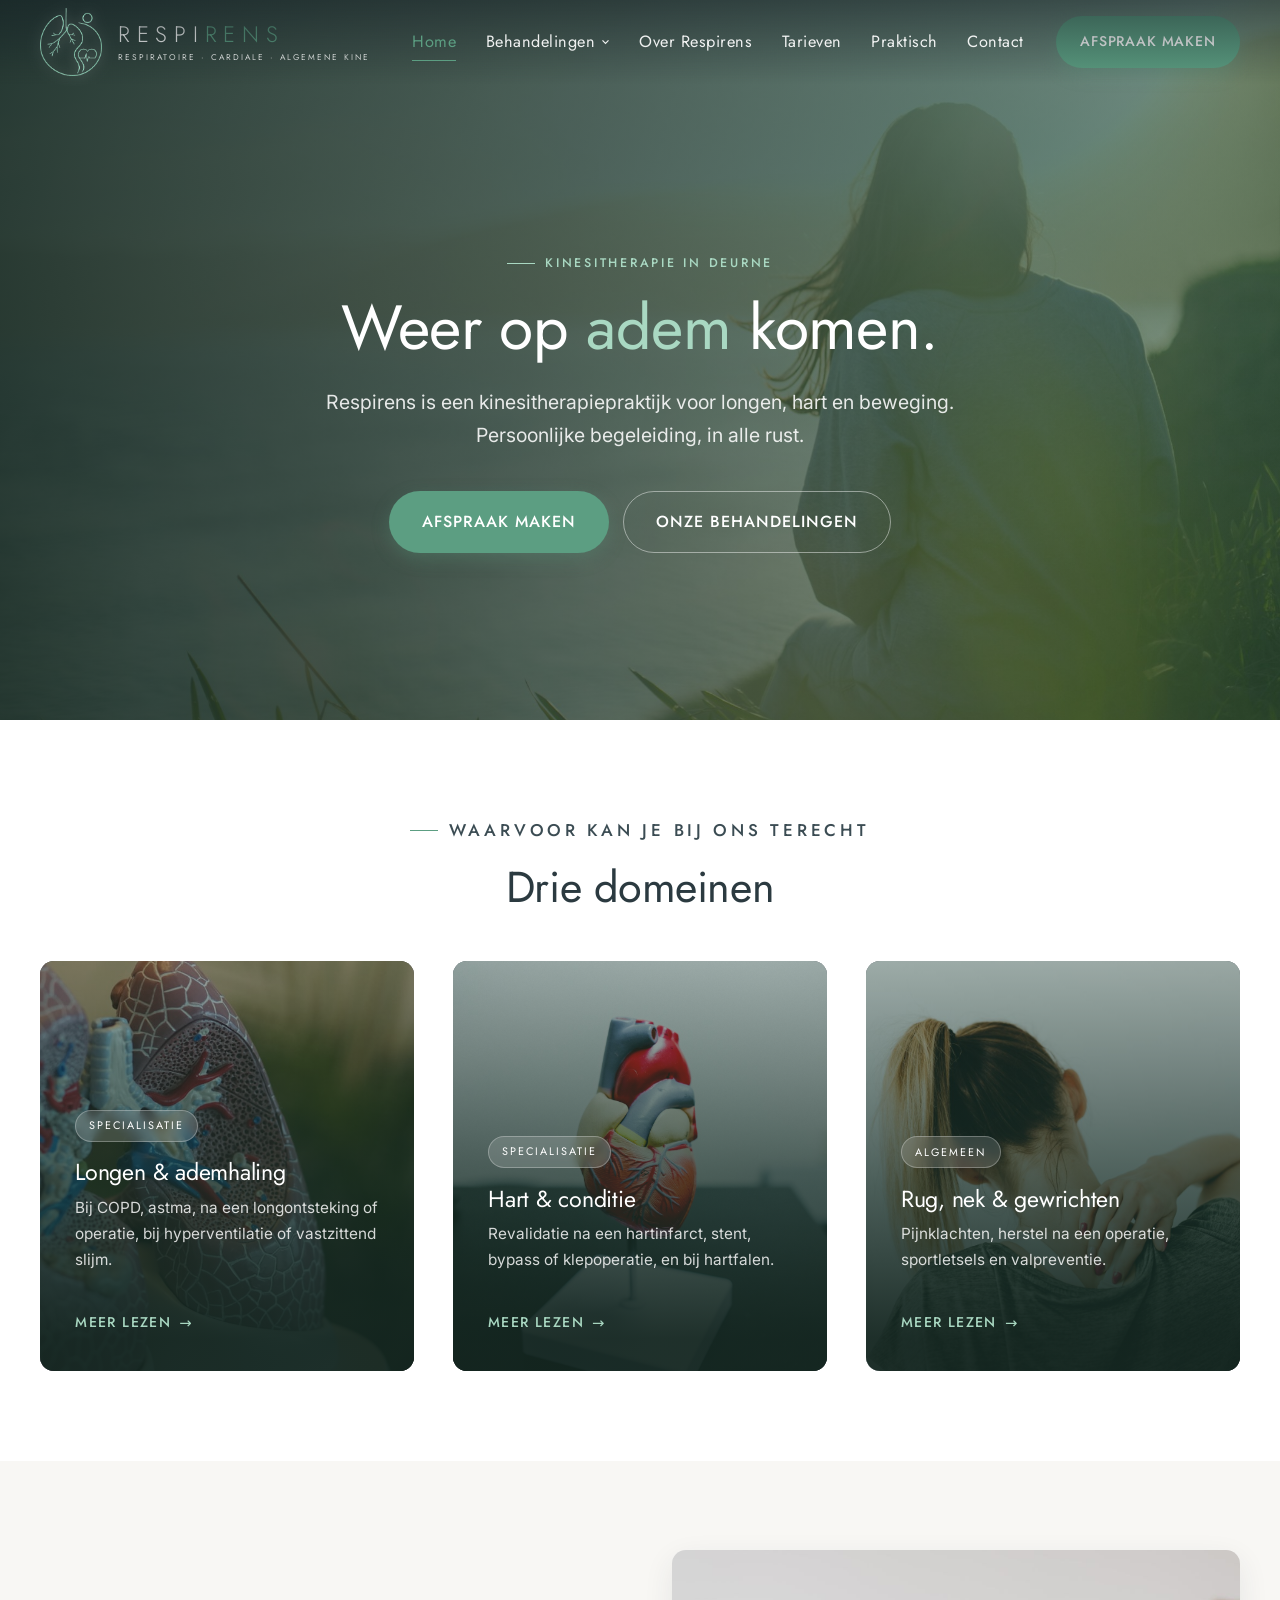
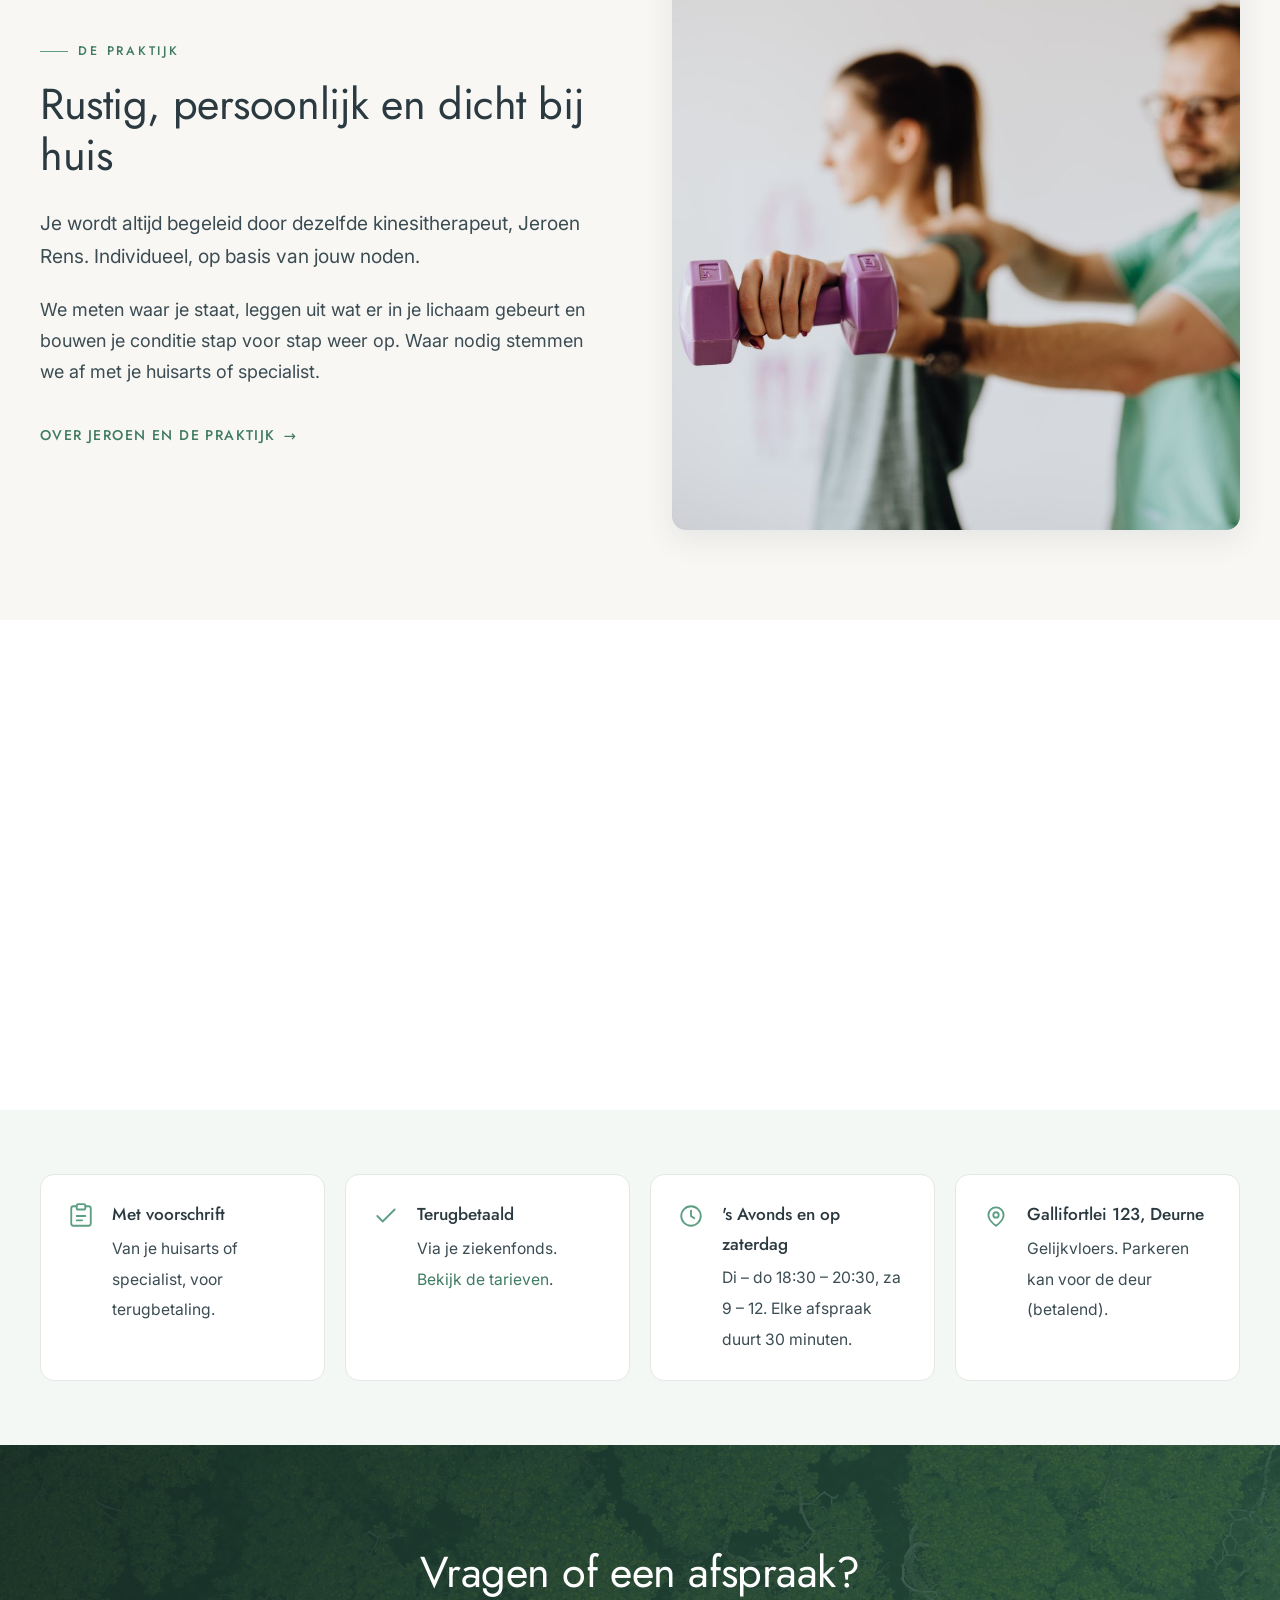
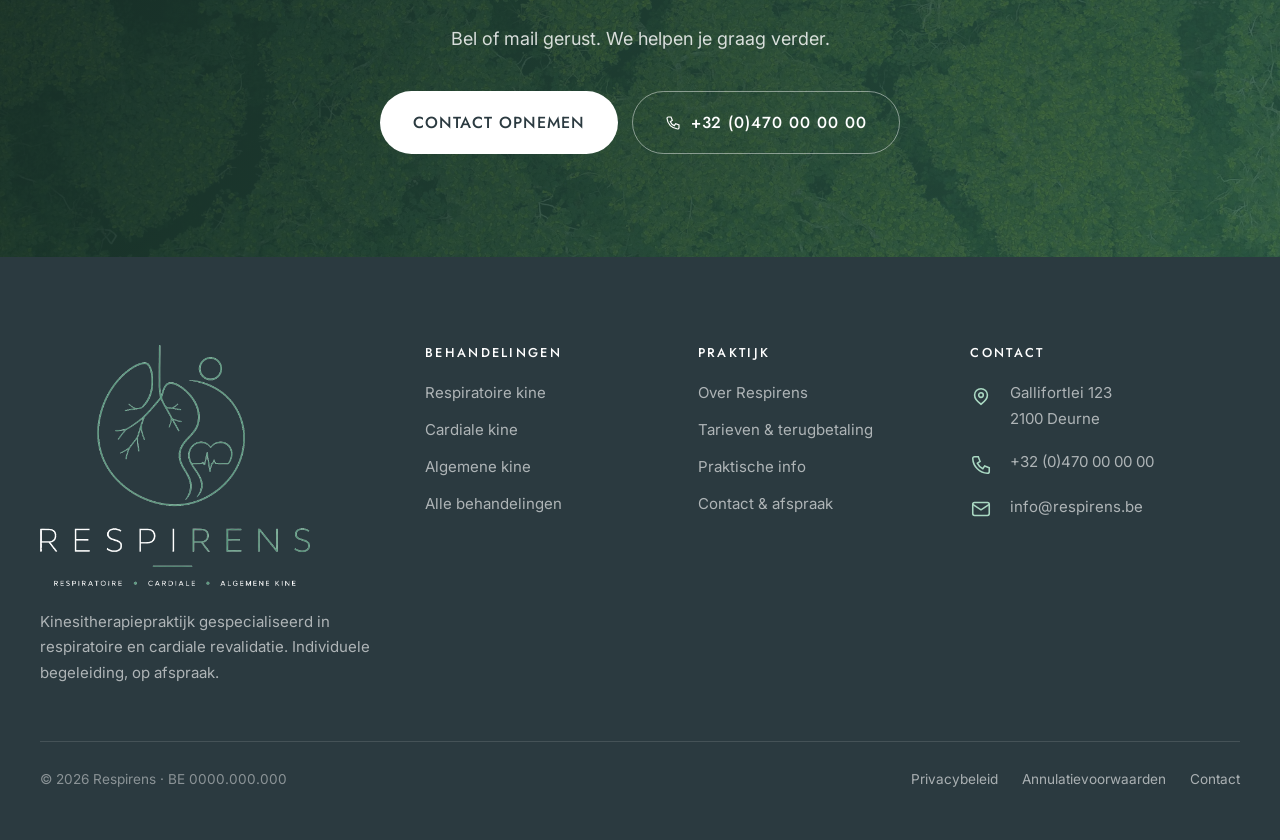
==== commit 4b8ad4d3: "Praktijktekst op home: individueel, op basis van jouw noden Co-Authored-By: Claude Fable 5 <noreply@" ====
--- a/index.html
+++ b/index.html
@@ -136,8 +136,8 @@
           <p class="eyebrow">De praktijk</p>
           <h2>Rustig, persoonlijk en dicht bij huis</h2>
           <p class="lead">
-            Je wordt altijd begeleid door dezelfde kinesitherapeut, Jeroen Rens. Elke afspraak
-            is individueel en duurt 30 minuten.
+            Je wordt altijd begeleid door dezelfde kinesitherapeut, Jeroen Rens.
+            Individueel, op basis van jouw noden.
           </p>
           <p>
             We meten waar je staat, leggen uit wat er in je lichaam gebeurt en bouwen je
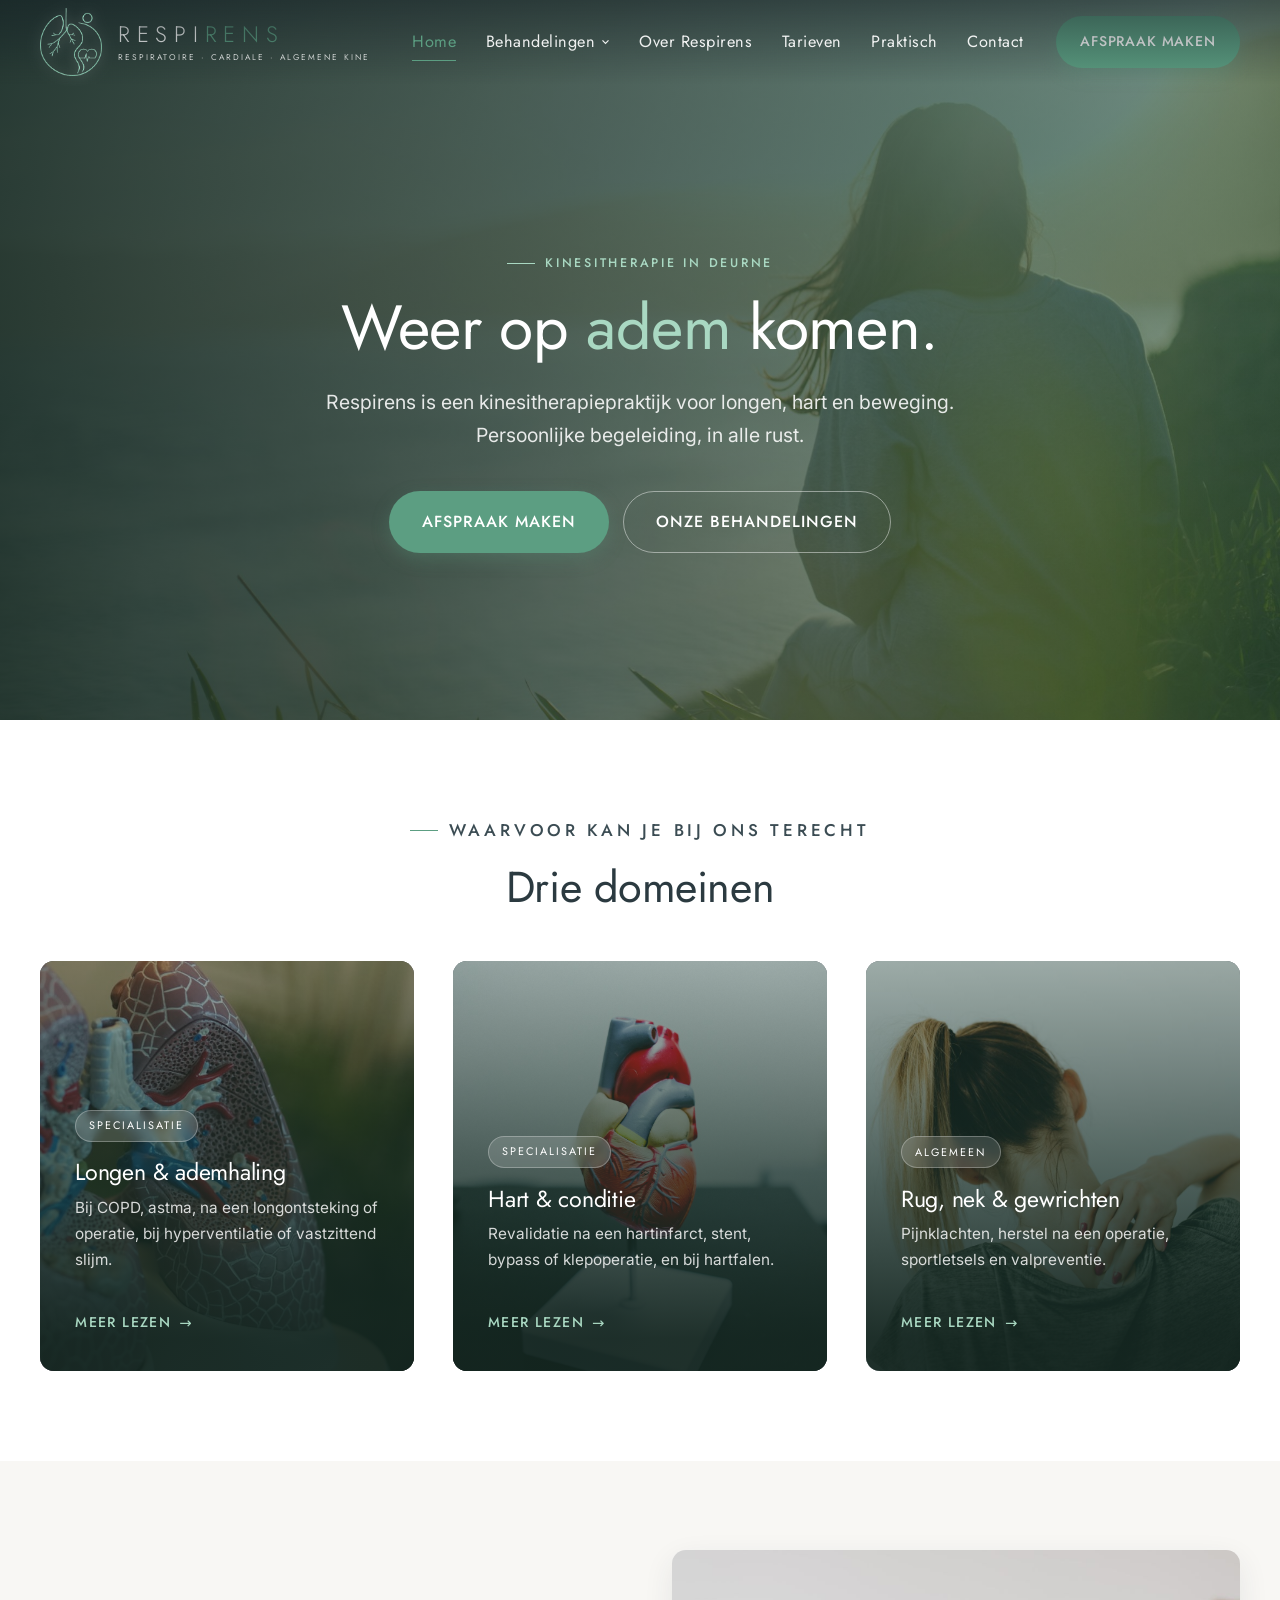
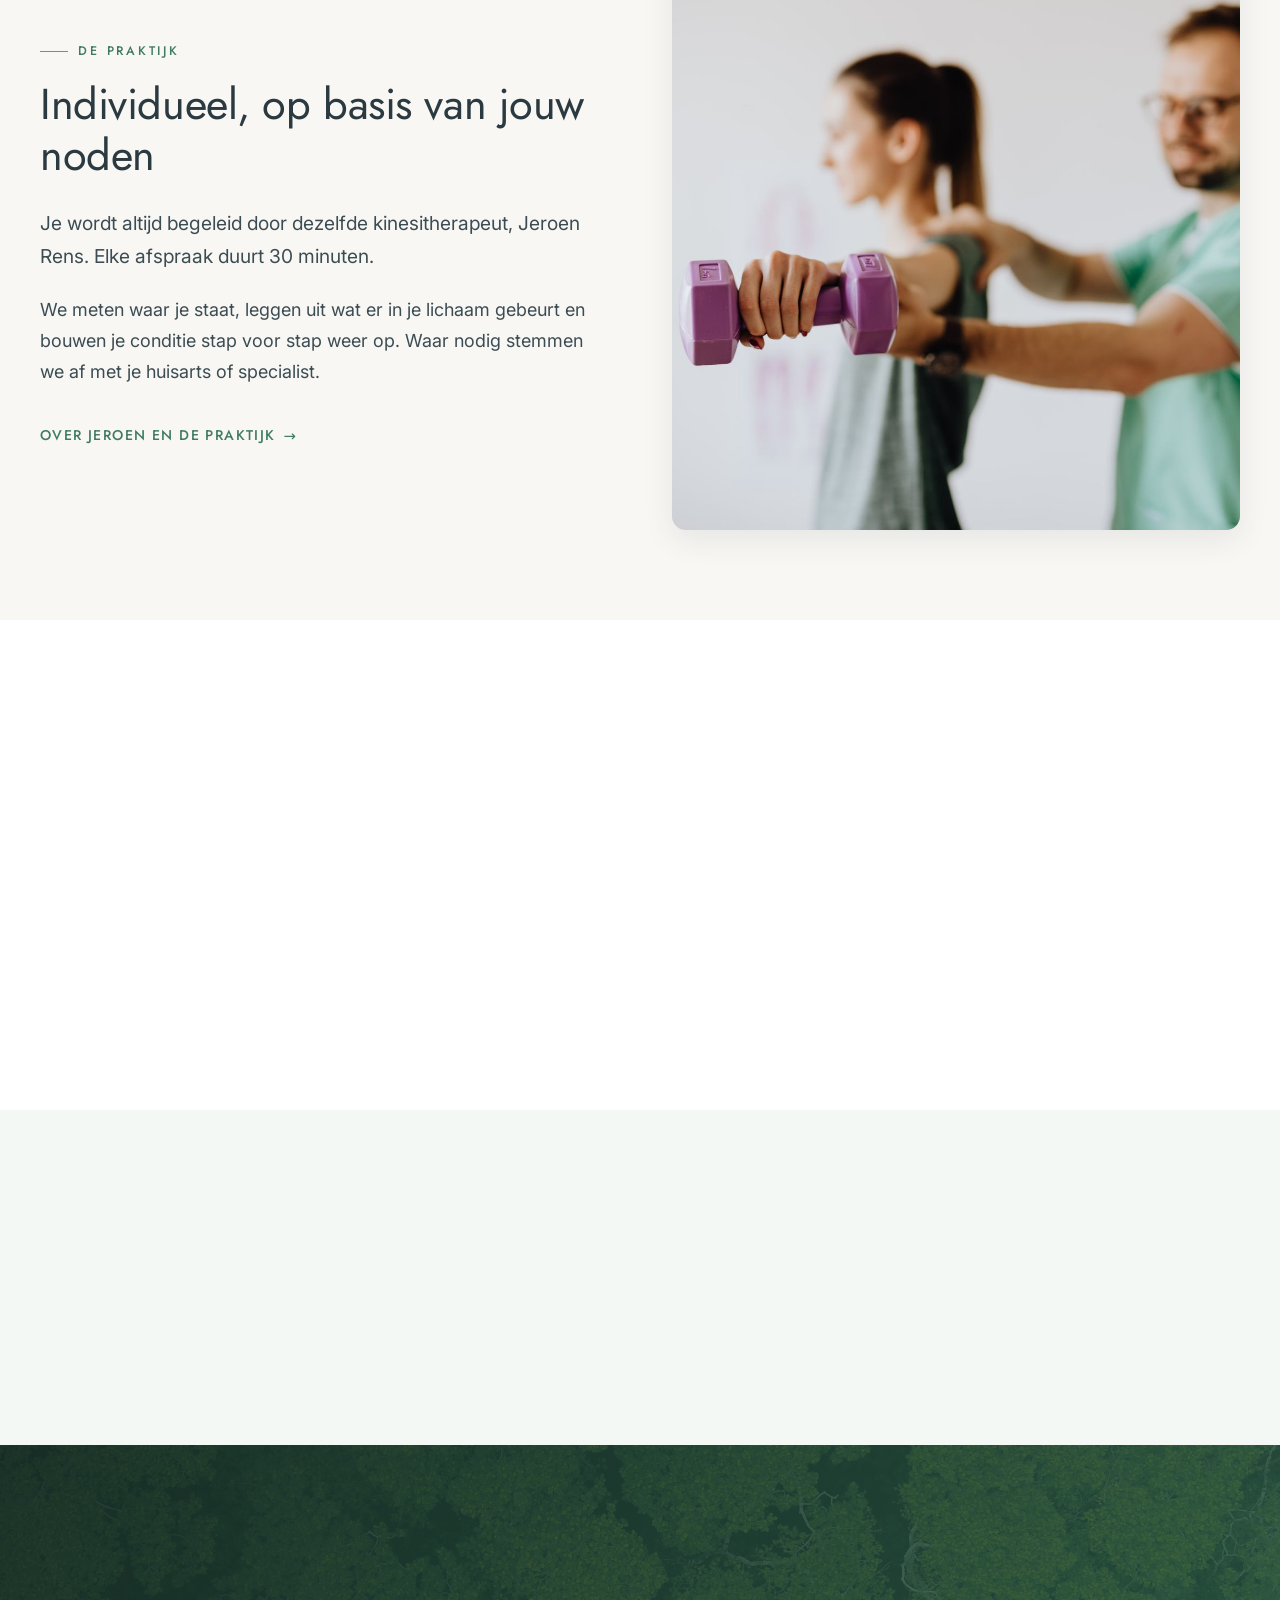
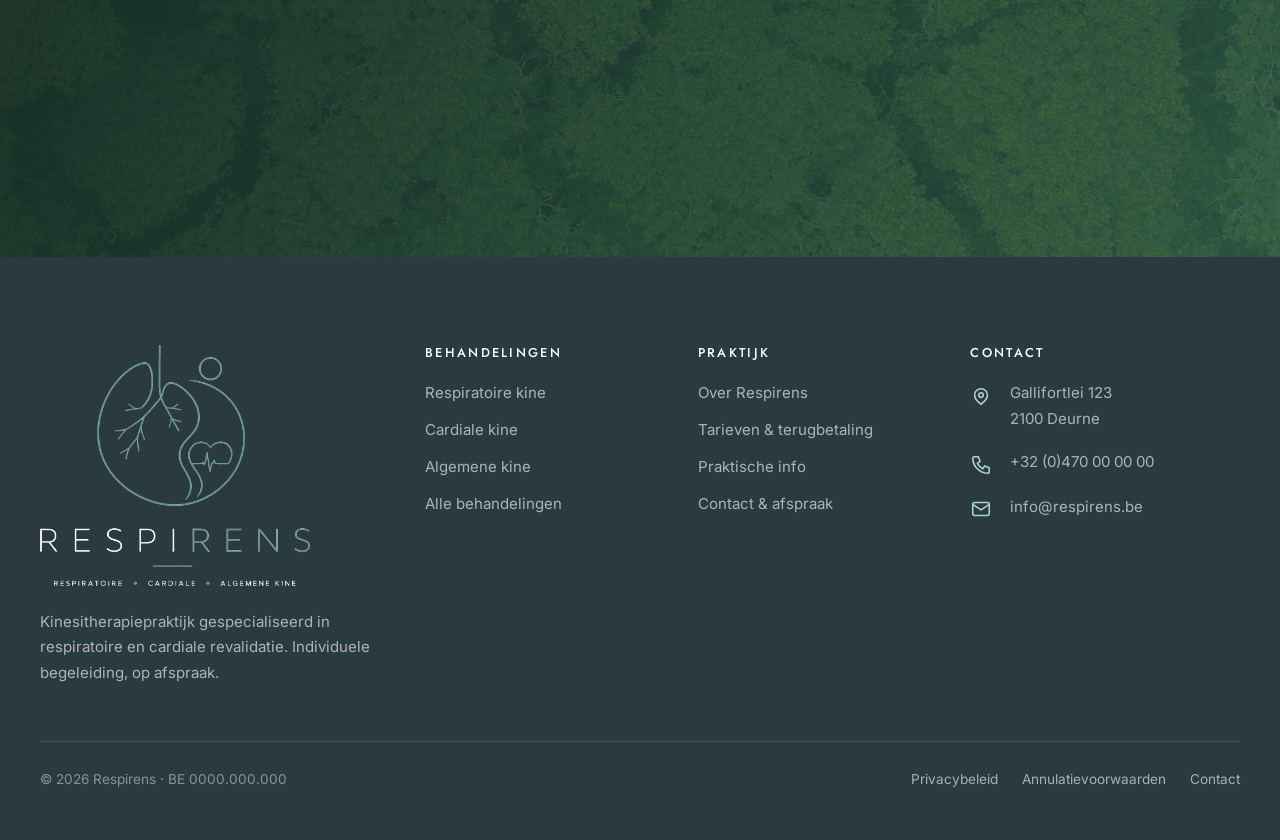
==== commit 652b81fe: "Kop praktijksectie: Individueel, op basis van jouw noden Co-Authored-By: Claude Fable 5 <noreply@ant" ====
--- a/index.html
+++ b/index.html
@@ -134,10 +134,10 @@
       <div class="split split--reverse-mobile">
         <div class="reveal">
           <p class="eyebrow">De praktijk</p>
-          <h2>Rustig, persoonlijk en dicht bij huis</h2>
+          <h2>Individueel, op basis van jouw noden</h2>
           <p class="lead">
             Je wordt altijd begeleid door dezelfde kinesitherapeut, Jeroen Rens.
-            Individueel, op basis van jouw noden.
+            Elke afspraak duurt 30 minuten.
           </p>
           <p>
             We meten waar je staat, leggen uit wat er in je lichaam gebeurt en bouwen je
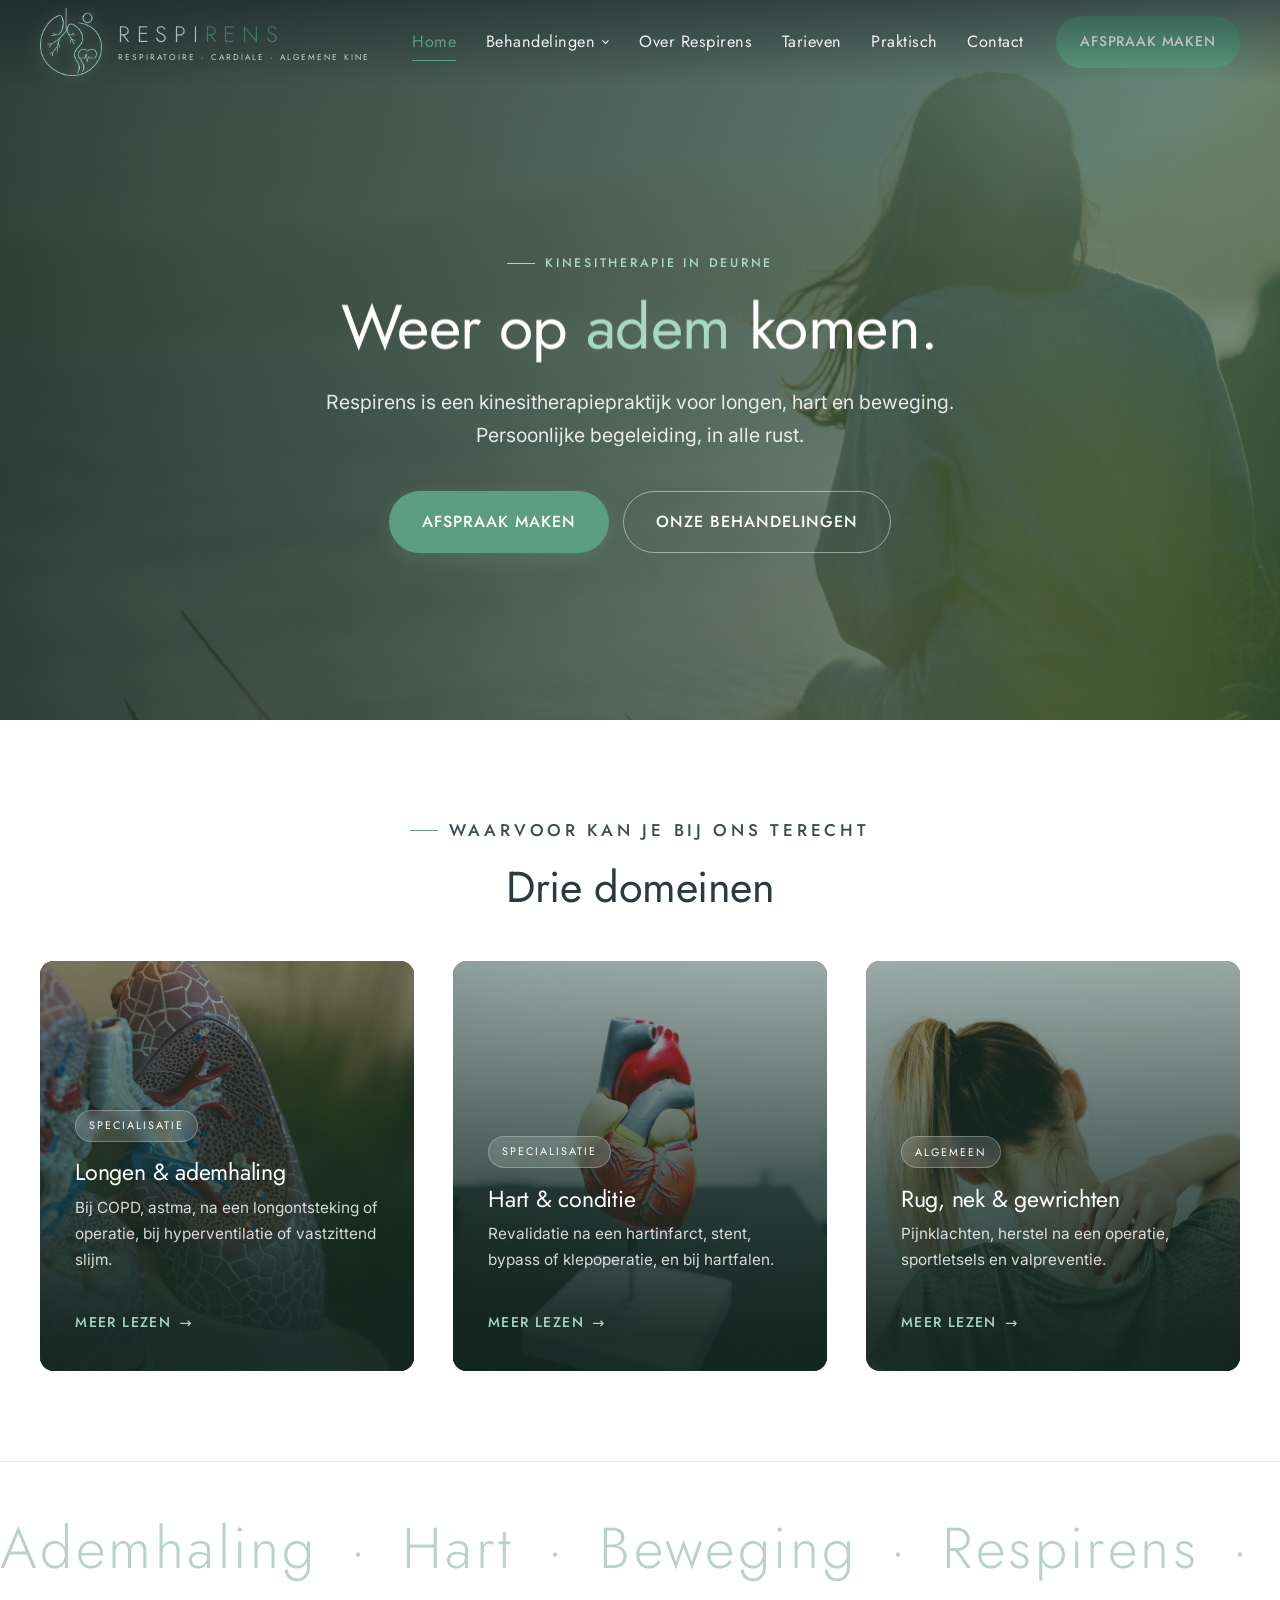
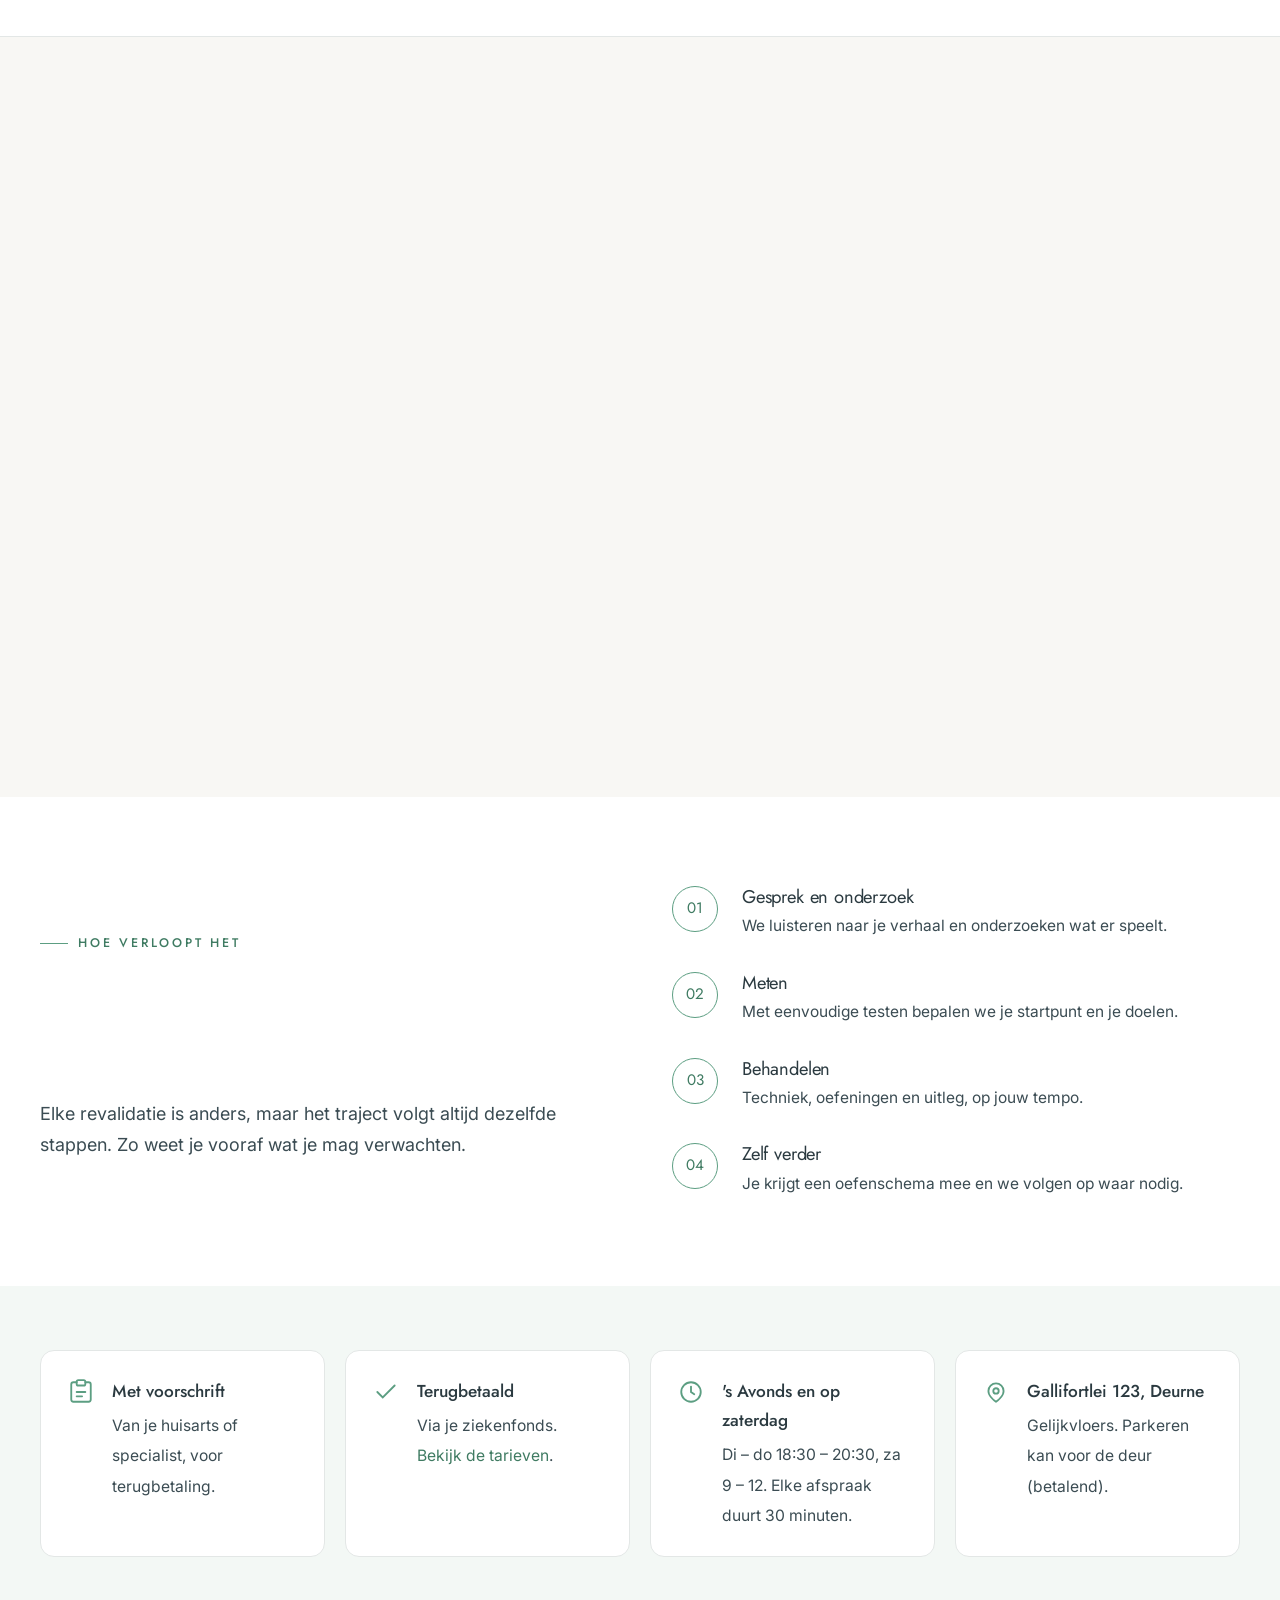
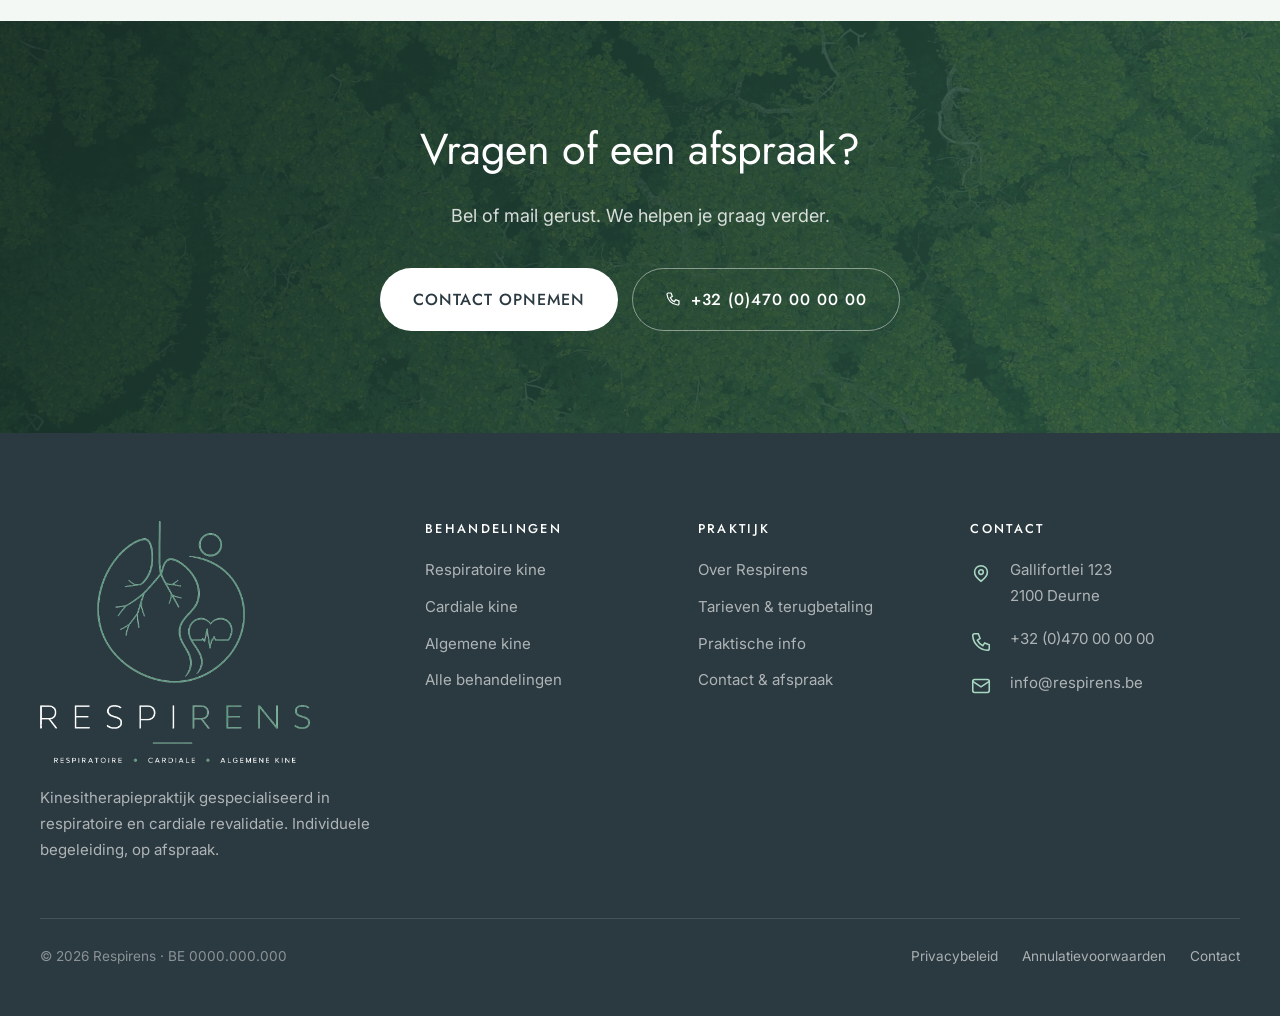
==== commit 6f46aba5: "Vloeiende bewegingseffecten (SOMA-inspiratie) Smooth scrolling (Lenis, lokaal gehost), titels die wo" ====
--- a/index.html
+++ b/index.html
@@ -127,6 +127,11 @@
       </div>
     </div>
   </section>
+
+
+  <div class="marquee" aria-hidden="true">
+    <div class="marquee__track"><span>Ademhaling · Hart · Beweging · Respirens · </span><span>Ademhaling · Hart · Beweging · Respirens · </span></div>
+  </div>
 
   <!-- ============ OVER ============ -->
   <section class="section section--sand">
@@ -309,5 +314,7 @@
 </script>
 
 <script src="assets/js/main.js" defer></script>
+<script src="assets/js/lenis.min.js" defer></script>
+<script src="assets/js/motion.js" defer></script>
 </body>
 </html>
--- a/assets/css/style.css
+++ b/assets/css/style.css
@@ -949,3 +949,59 @@
 .topic-list { list-style: none; padding: 0; margin: 0; display: grid; grid-template-columns: repeat(auto-fit, minmax(260px, 1fr)); gap: .6rem 2.5rem; }
 .topic-list li { padding: .7rem 0 .7rem 1.9rem; border-bottom: 1px solid var(--line); position: relative; font-size: 1.02rem; color: var(--ink); }
 .topic-list li::before { content: ""; position: absolute; left: .2rem; top: 1.15rem; width: 8px; height: 8px; border-radius: 50%; background: var(--green); }
+
+/* ---------- 23. Vloeiende bewegingseffecten (motion.js) -------------- */
+/* Titels: woorden glijden omhoog in beeld */
+.split-ready .w {
+  display: inline-block;
+  overflow: hidden;
+  vertical-align: top;
+  padding-bottom: .12em;
+  margin-bottom: -.12em;
+}
+.split-ready .wi {
+  display: inline-block;
+  transform: translateY(112%);
+  transition: transform 1s cubic-bezier(.19, 1, .22, 1);
+  will-change: transform;
+}
+.split-ready.words-in .wi { transform: none; }
+
+/* Parallaxlaag: vaste basisschaal, beweging komt uit JavaScript */
+.hero__media.has-parallax { animation: none; transform: scale(1.14); }
+
+/* Fotoblokken: enkel de doorzichtigheid via .reveal animeren,
+   de beweging komt van de parallax */
+.photo-block.reveal { transition: opacity .8s var(--ease); transform: none; }
+
+/* Gleidende tekstband */
+.marquee {
+  overflow: hidden;
+  padding: clamp(1.5rem, 3vw, 2.5rem) 0;
+  border-top: 1px solid var(--line);
+  border-bottom: 1px solid var(--line);
+  background: var(--white);
+}
+.marquee__track {
+  display: flex;
+  width: max-content;
+  animation: marquee 36s linear infinite;
+}
+.marquee__track span {
+  font-family: var(--font-display);
+  font-weight: 300;
+  font-size: clamp(2.2rem, 5vw, 3.6rem);
+  letter-spacing: .06em;
+  color: var(--green);
+  opacity: .45;
+  white-space: nowrap;
+  padding-right: 2.5rem;
+}
+@keyframes marquee {
+  from { transform: translateX(0); }
+  to   { transform: translateX(-50%); }
+}
+@media (prefers-reduced-motion: reduce) {
+  .marquee__track { animation: none; }
+  .split-ready .wi { transform: none; transition: none; }
+}
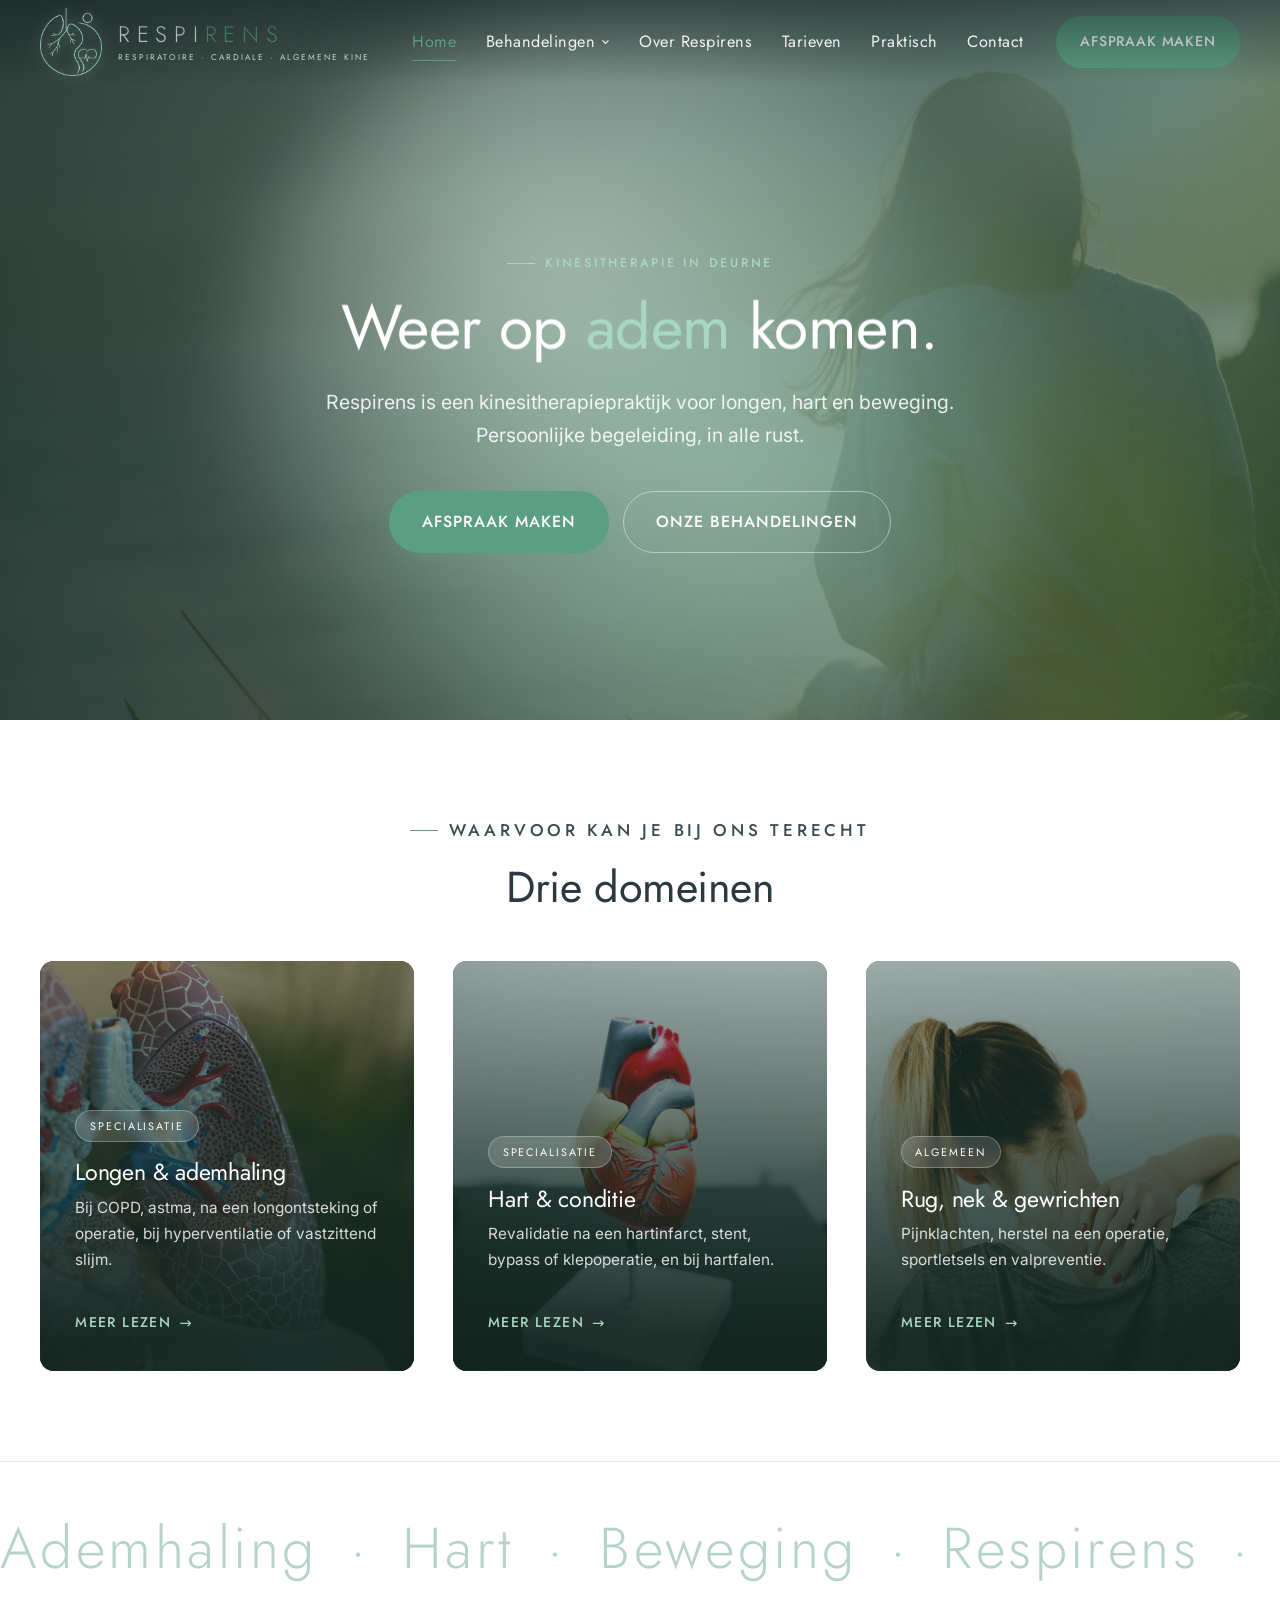
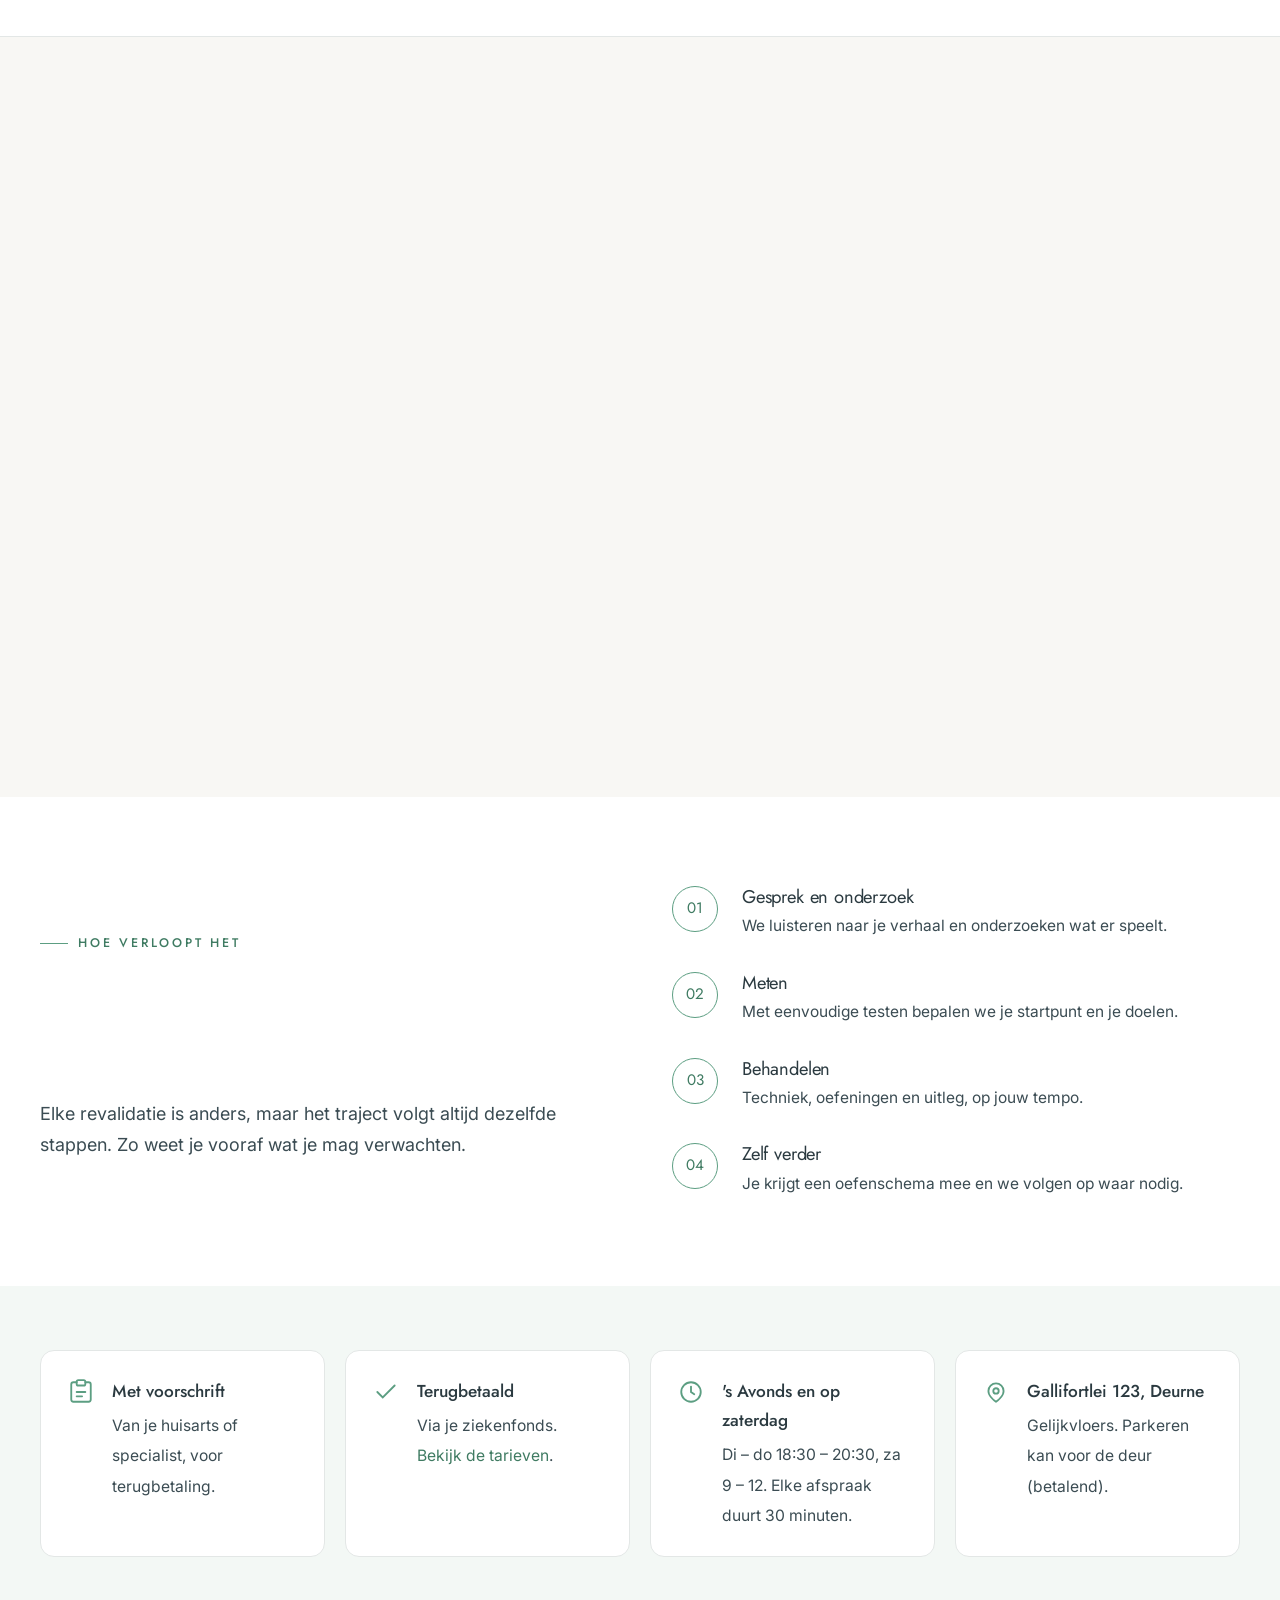
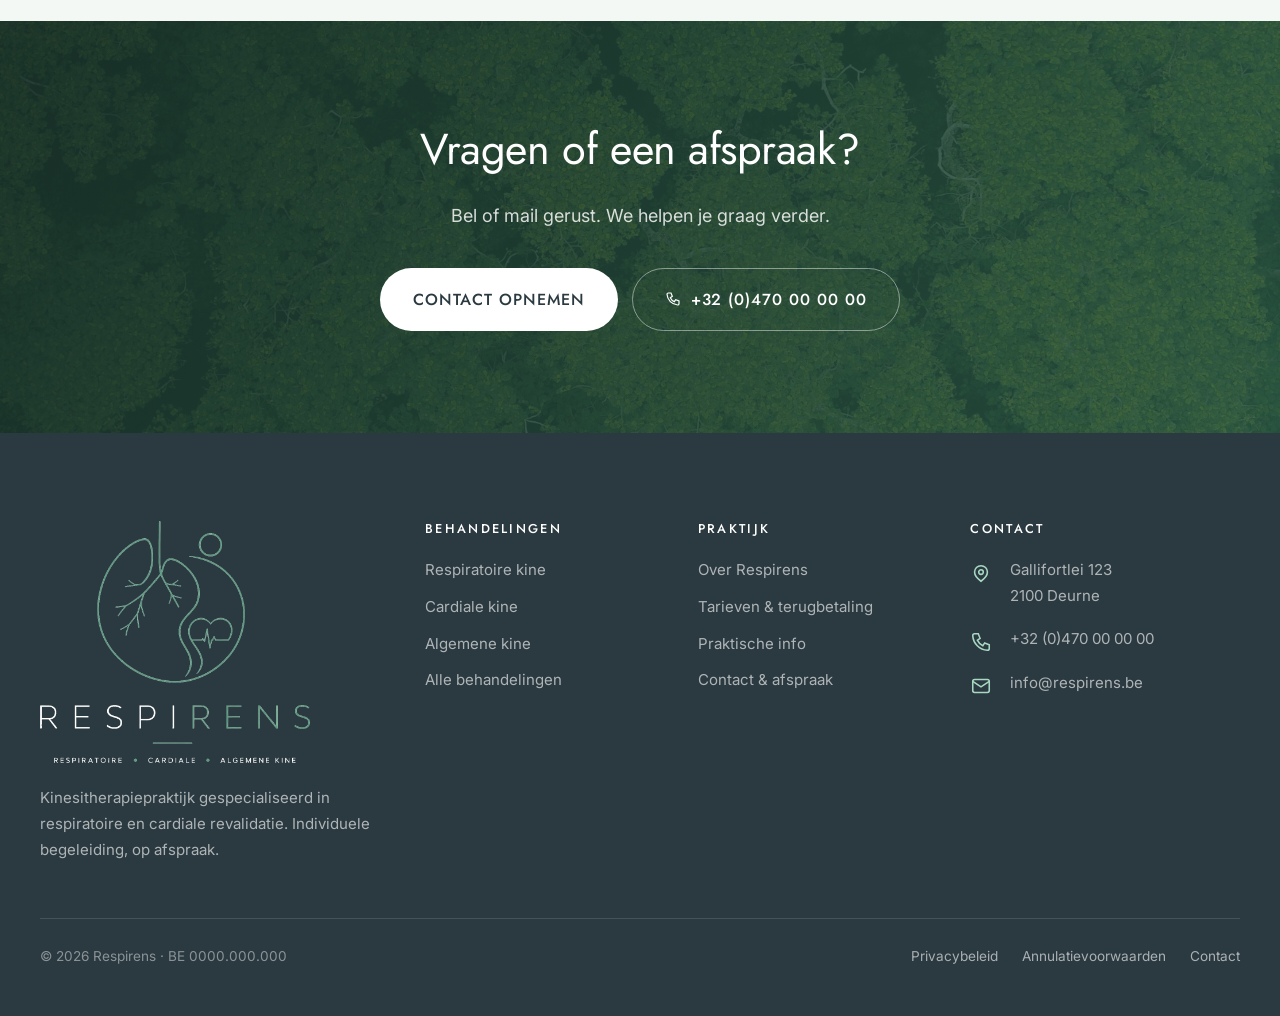
==== commit f7b7c237: "Ademende gradient-bol in de hero (inspiratie Cedro-video) Zachte mintgroene bol achter de herotekst " ====
--- a/index.html
+++ b/index.html
@@ -76,6 +76,7 @@
   <section class="hero">
     <!-- FOTO: assets/img/foto/hero-home.jpg -->
     <div class="hero__media" style="background-image: url('assets/img/foto/hero-home.jpg');"></div>
+    <div class="breath-orb" aria-hidden="true"></div>
     <div class="container hero__inner">
       <div class="hero__content">
         <p class="eyebrow">Kinesitherapie in Deurne</p>
--- a/assets/css/style.css
+++ b/assets/css/style.css
@@ -1005,3 +1005,33 @@
   .marquee__track { animation: none; }
   .split-ready .wi { transform: none; transition: none; }
 }
+
+/* ---------- 24. Ademende bol in de hero ------------------------------ */
+/* Zachte gradient-bol die traag groeit en krimpt op ademritme:
+   ±4 sec in, ±5 sec uit — het tempo van een rustige ademhaling. */
+.breath-orb {
+  position: absolute;
+  z-index: 0;
+  left: 50%;
+  top: 56%;
+  width: min(88vw, 820px);
+  height: min(88vw, 820px);
+  transform: translate(-50%, -50%);
+  border-radius: 50%;
+  background:
+    radial-gradient(circle at 38% 32%, rgba(236, 247, 241, .50), rgba(236, 247, 241, 0) 58%),
+    radial-gradient(circle at 64% 62%, rgba(169, 216, 194, .42), rgba(169, 216, 194, 0) 64%),
+    radial-gradient(circle at 50% 50%, rgba(92, 158, 130, .38), rgba(92, 158, 130, 0) 72%);
+  filter: blur(42px);
+  pointer-events: none;
+  will-change: transform, opacity;
+  animation: ademen 9.5s ease-in-out infinite;
+}
+@keyframes ademen {
+  0%, 100% { transform: translate(-50%, -50%) scale(.90); opacity: .60; }
+  42%      { transform: translate(-50%, -50%) scale(1.07); opacity: .92; }
+  55%      { transform: translate(-50%, -50%) scale(1.05); opacity: .88; }
+}
+@media (prefers-reduced-motion: reduce) {
+  .breath-orb { animation: none; opacity: .7; }
+}
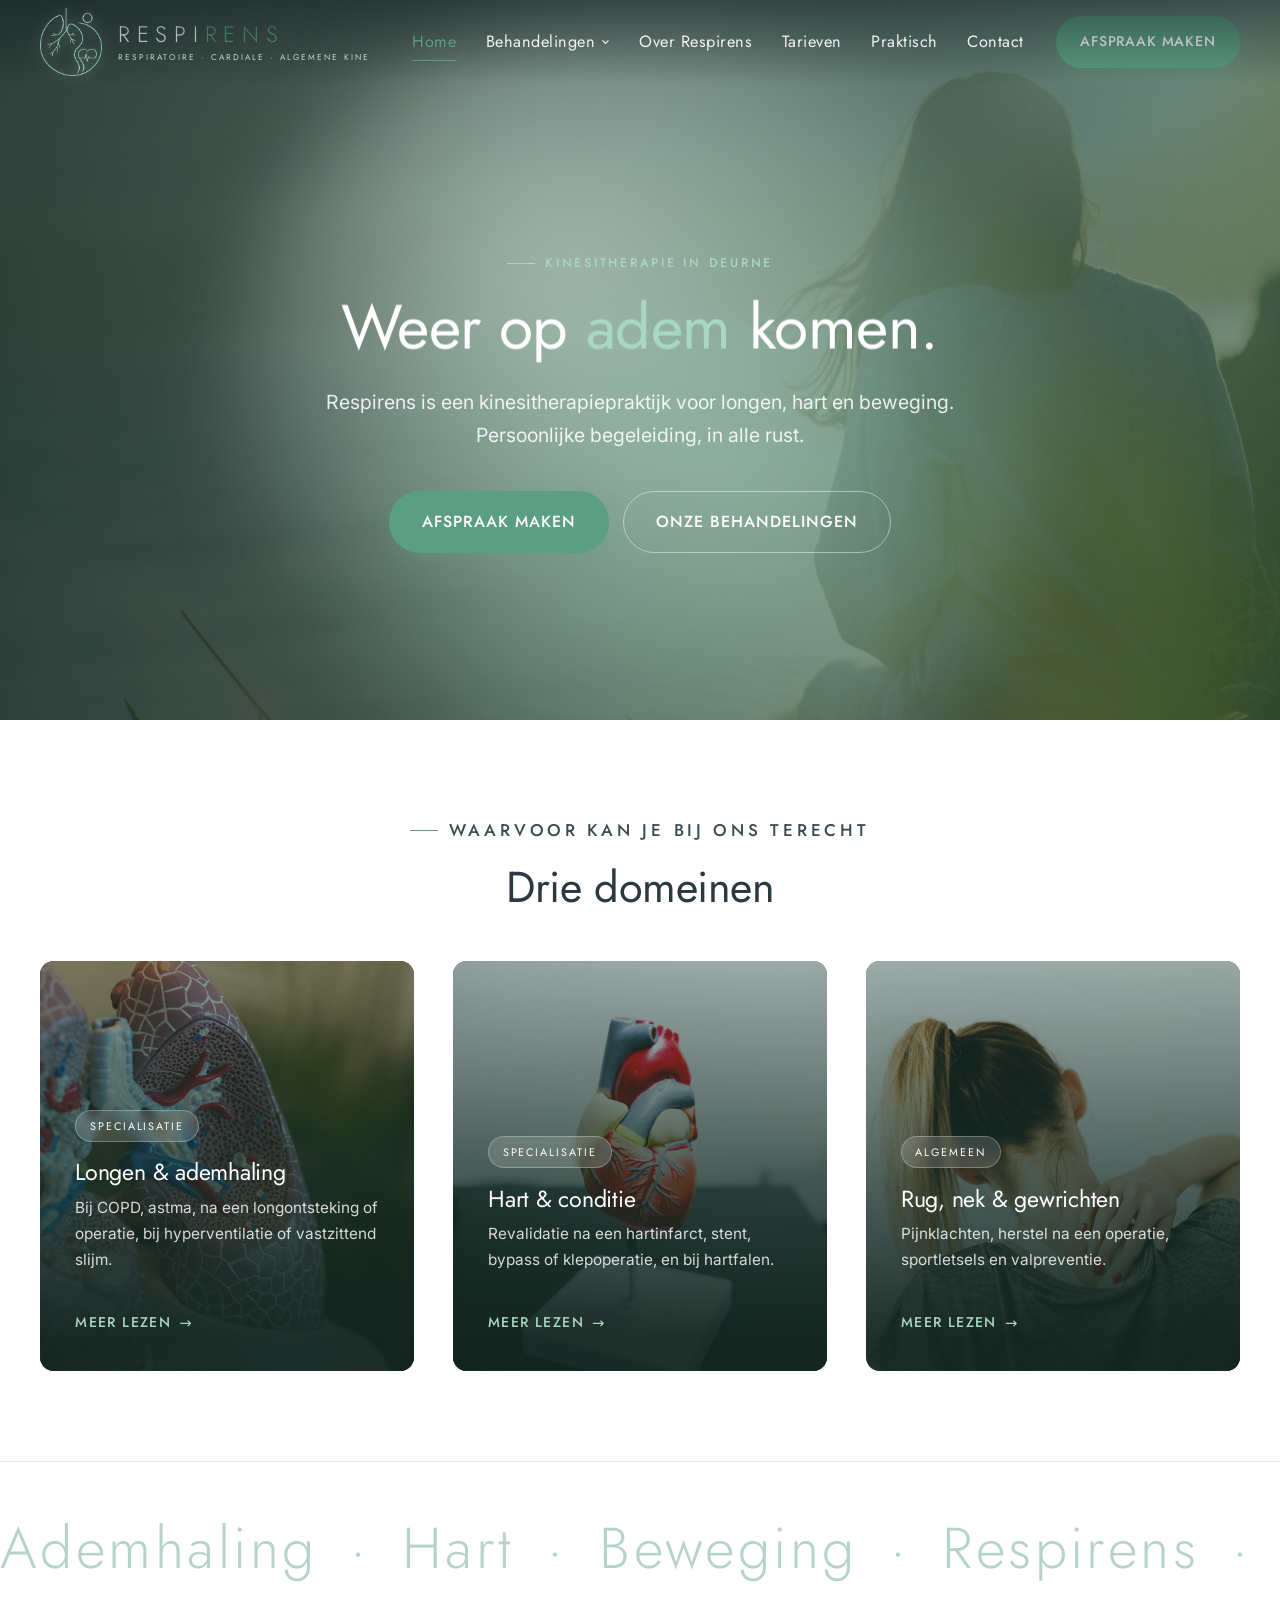
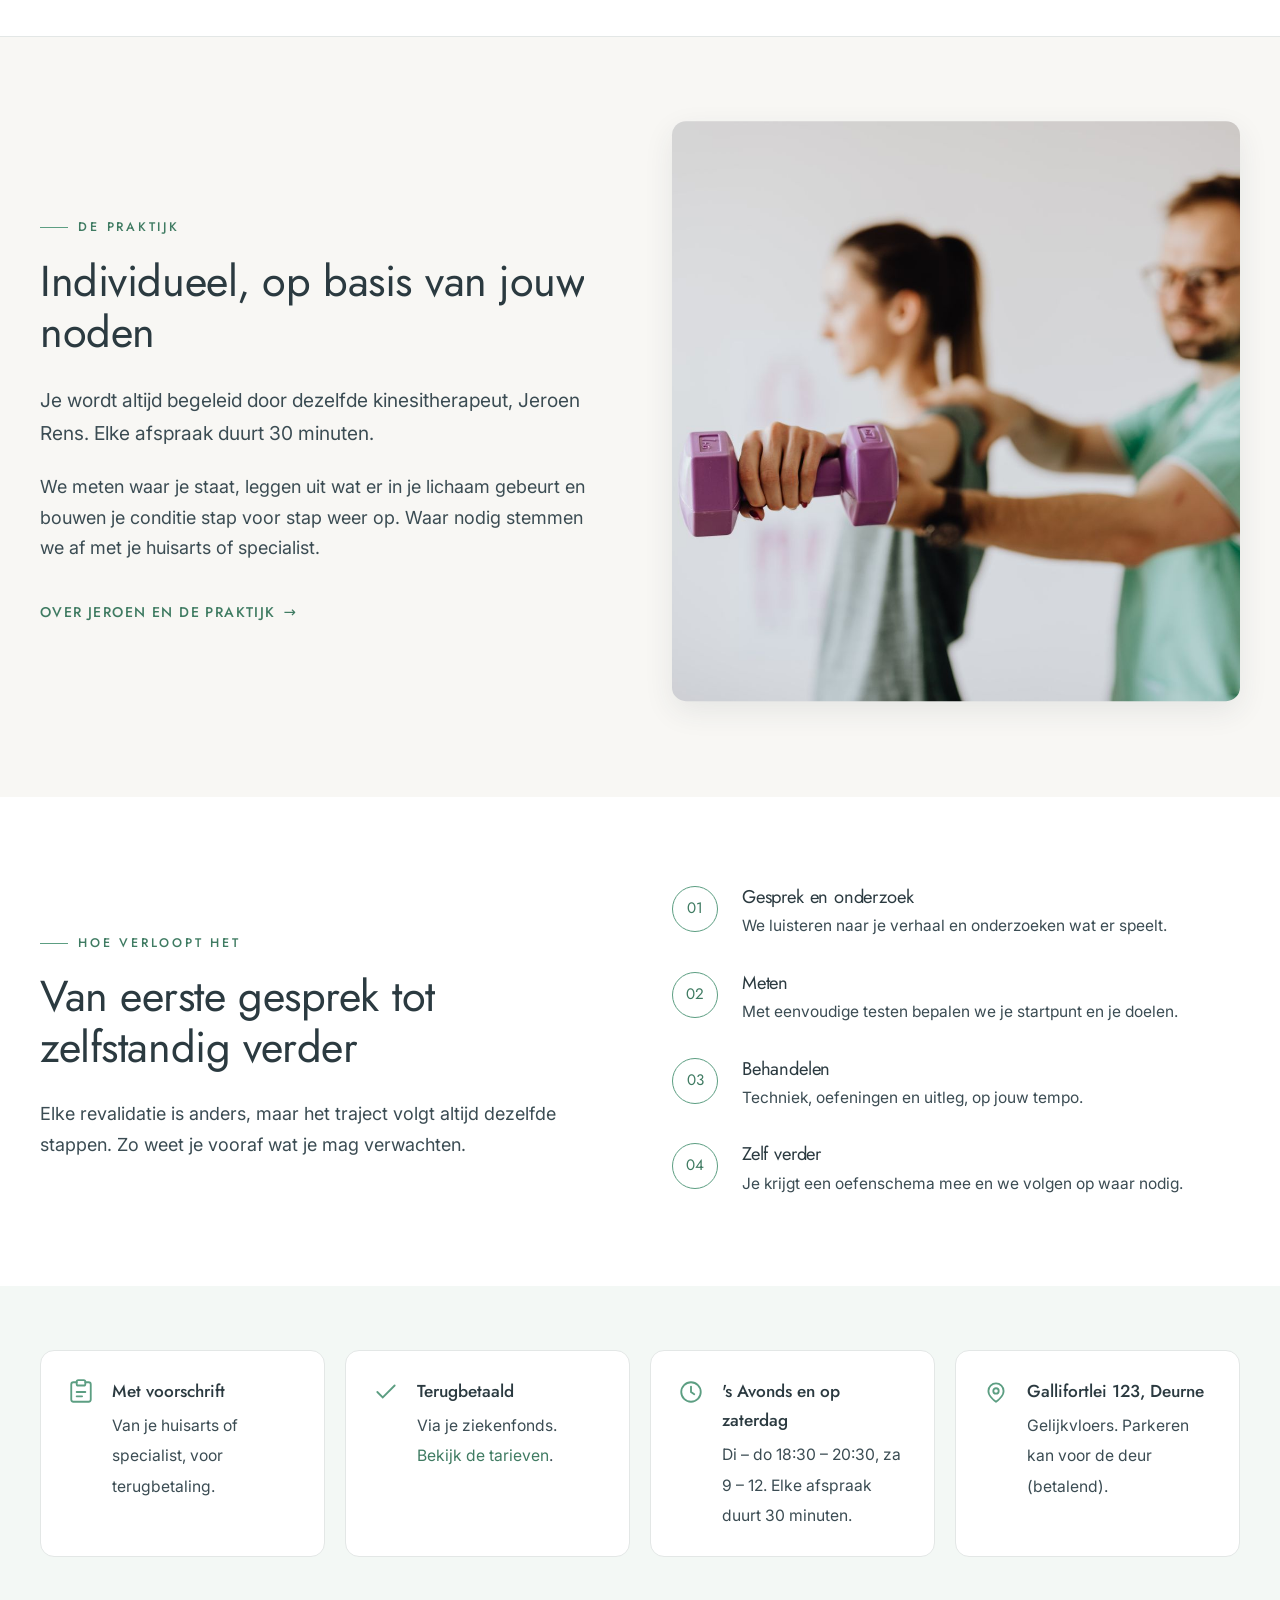
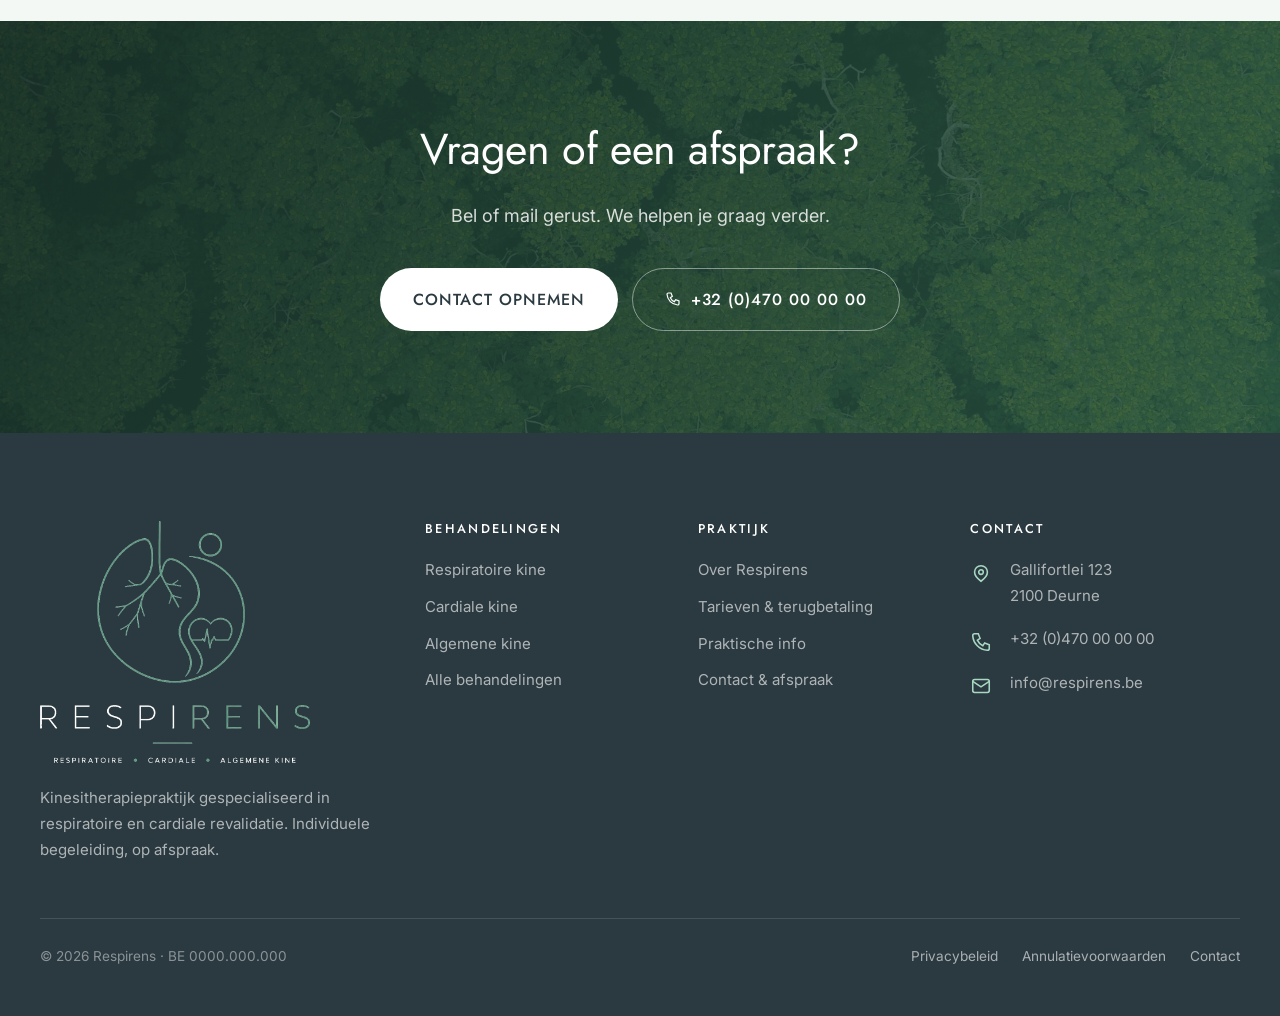
==== commit 78890ea4: "Tekstband naadloos laten doorlopen op brede schermen Co-Authored-By: Claude Fable 5 <noreply@anthrop" ====
--- a/index.html
+++ b/index.html
@@ -131,7 +131,7 @@
 
 
   <div class="marquee" aria-hidden="true">
-    <div class="marquee__track"><span>Ademhaling · Hart · Beweging · Respirens · </span><span>Ademhaling · Hart · Beweging · Respirens · </span></div>
+    <div class="marquee__track"><span>Ademhaling · Hart · Beweging · Respirens · </span><span>Ademhaling · Hart · Beweging · Respirens · </span><span>Ademhaling · Hart · Beweging · Respirens · </span><span>Ademhaling · Hart · Beweging · Respirens · </span><span>Ademhaling · Hart · Beweging · Respirens · </span><span>Ademhaling · Hart · Beweging · Respirens · </span><span>Ademhaling · Hart · Beweging · Respirens · </span><span>Ademhaling · Hart · Beweging · Respirens · </span></div>
   </div>
 
   <!-- ============ OVER ============ -->
